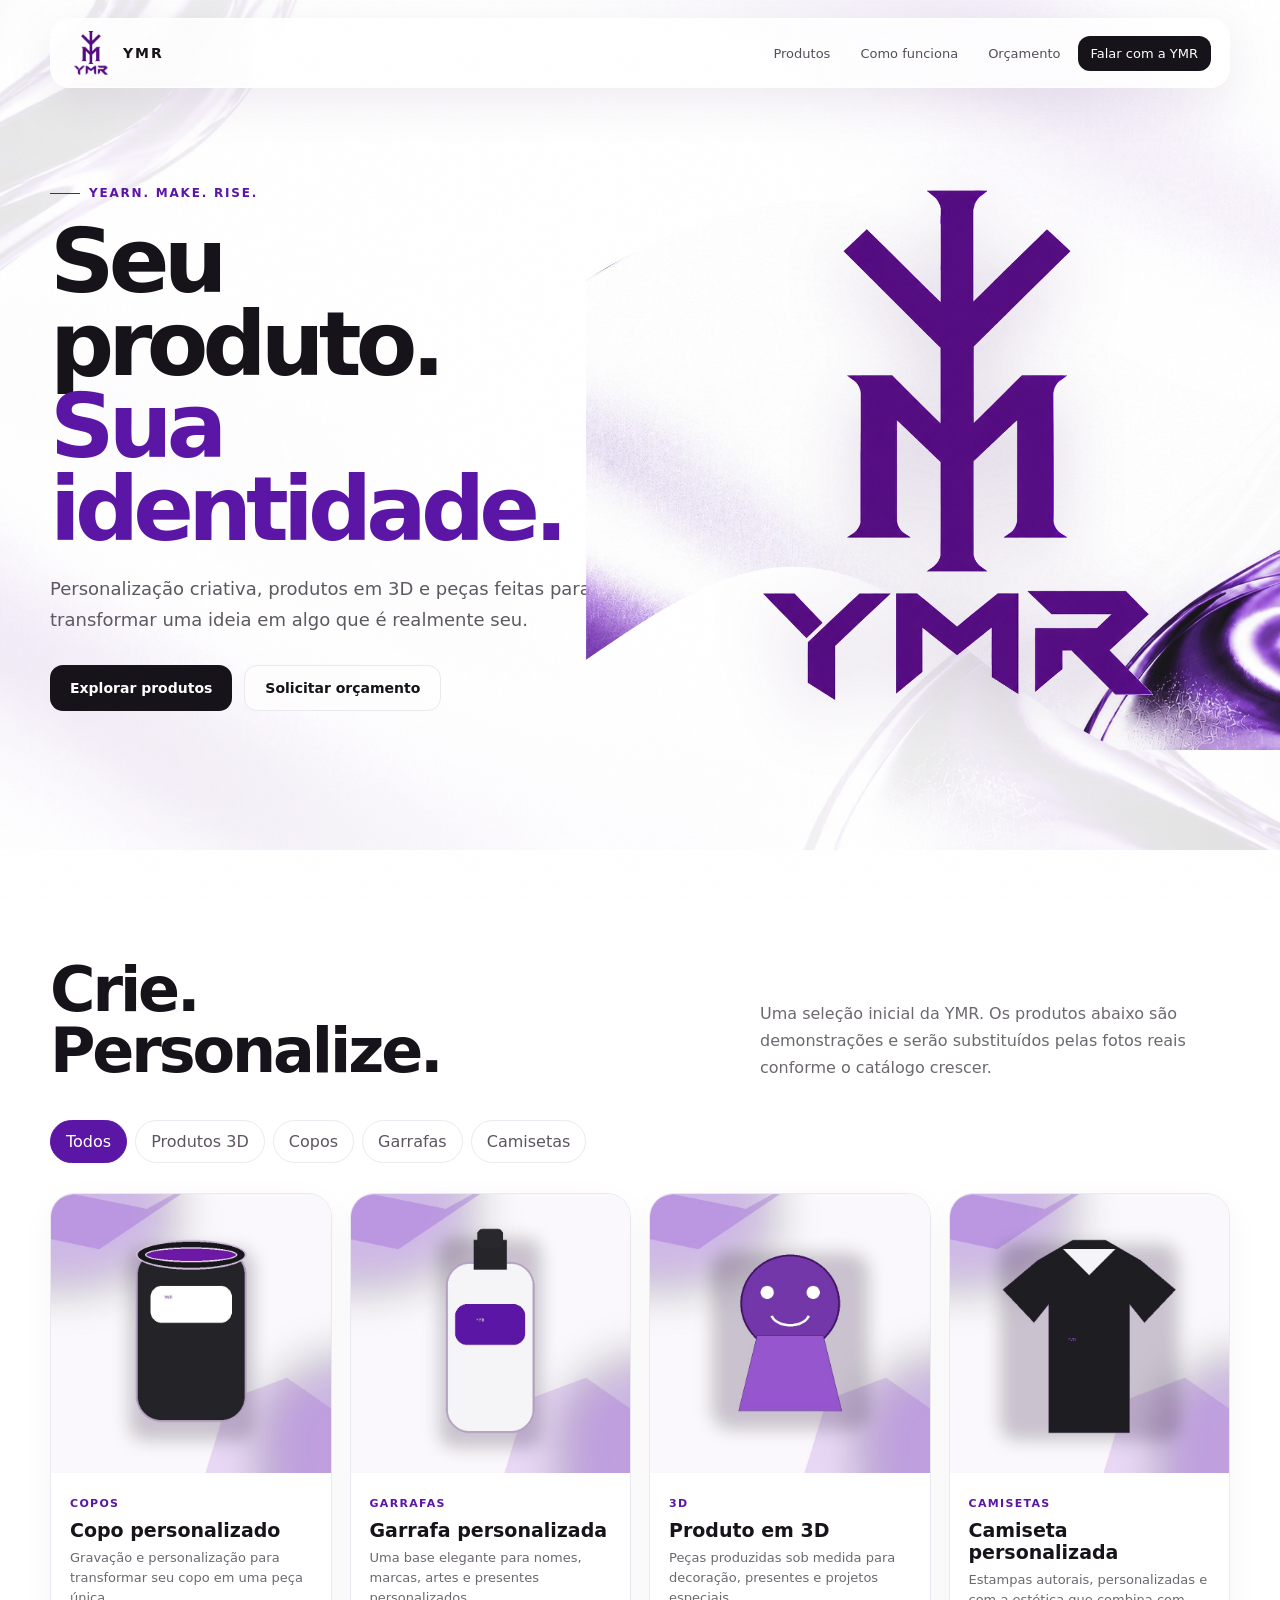
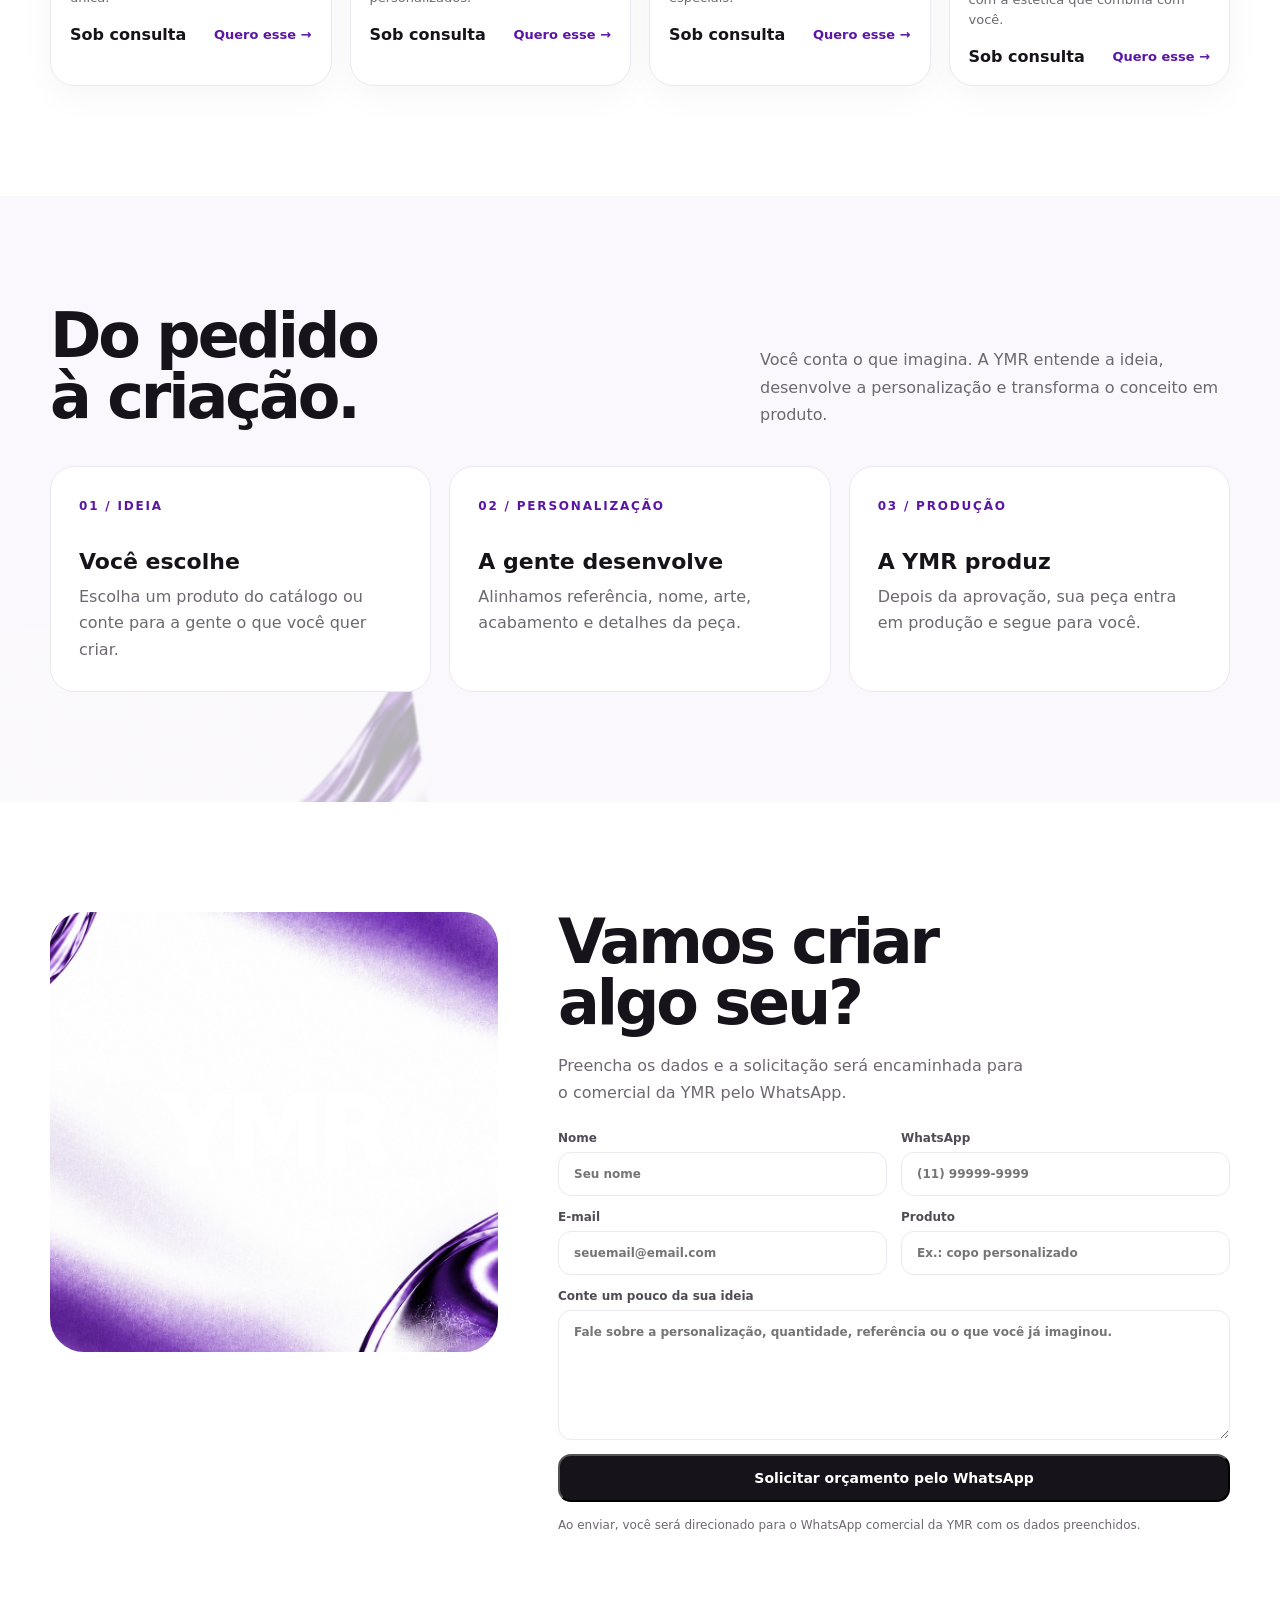
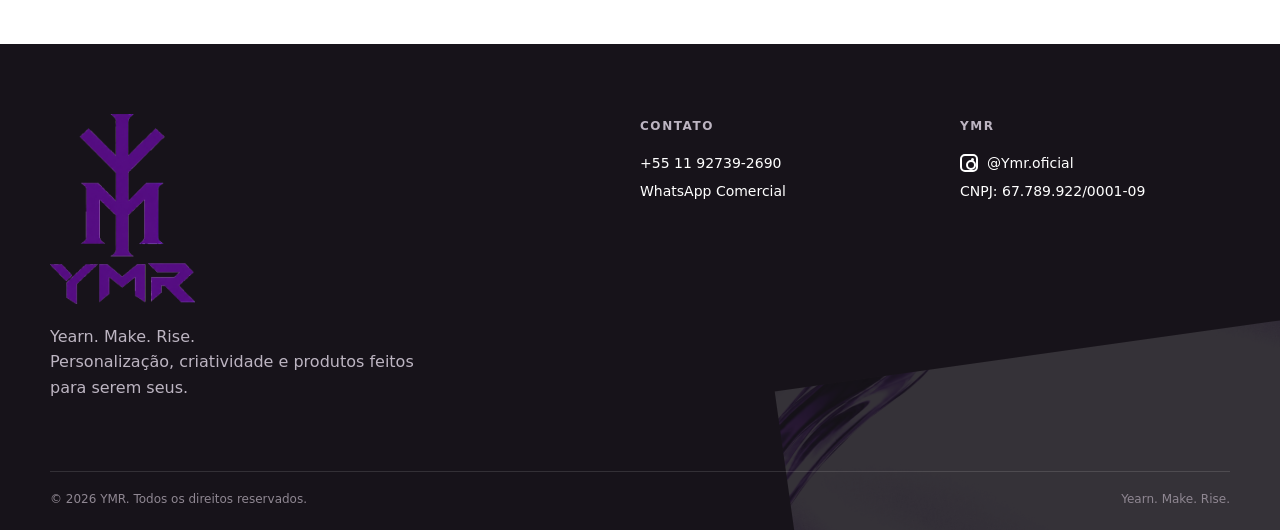
==== index.html @ ae4657c1 "Add files via upload" ====
<!doctype html>
<html lang="pt-BR">
<head>
<meta charset="utf-8"><meta name="viewport" content="width=device-width,initial-scale=1">
<meta name="theme-color" content="#5b16a6">
<meta name="description" content="YMR — Yearn. Make. Rise. Personalização, produtos 3D e produtos personalizados.">
<title>YMR — Yearn. Make. Rise.</title>
<style>
:root{--p:#5b16a6;--p2:#8b35d1;--ink:#17131a;--muted:#6d6870;--line:#ece8ef;--soft:#faf8fc;--white:#fff;--shadow:0 22px 70px rgba(58,17,88,.12)}
*{box-sizing:border-box}html{scroll-behavior:smooth}body{margin:0;font-family:Inter,ui-sans-serif,system-ui,-apple-system,BlinkMacSystemFont,"Segoe UI",sans-serif;color:var(--ink);background:#fff;overflow-x:hidden}a{text-decoration:none;color:inherit}button,input,textarea{font:inherit}
.noise{position:fixed;inset:0;pointer-events:none;z-index:50;opacity:.018;background-image:url("data:image/svg+xml,%3Csvg xmlns='http://www.w3.org/2000/svg' width='160' height='160'%3E%3Cfilter id='n'%3E%3CfeTurbulence baseFrequency='.8' numOctaves='3'/%3E%3C/filter%3E%3Crect width='100%25' height='100%25' filter='url(%23n)'/%3E%3C/svg%3E")}
header{position:fixed;z-index:40;top:18px;left:50%;transform:translateX(-50%);width:min(1180px,calc(100% - 32px));padding:12px 18px;display:flex;align-items:center;justify-content:space-between;background:rgba(255,255,255,.82);backdrop-filter:blur(18px);border:1px solid rgba(255,255,255,.85);box-shadow:0 14px 50px rgba(61,17,89,.08);border-radius:20px}
.brand{display:flex;align-items:center;gap:10px}.brand img{width:44px;height:44px;object-fit:contain;display:block}.brand span{font-weight:800;letter-spacing:.14em;font-size:14px}.nav{display:flex;align-items:center;gap:4px}.nav a{padding:10px 13px;border-radius:12px;color:#554e5b;font-size:13px}.nav a:hover{color:var(--p);background:#f5eff9}.nav .cta{background:var(--ink);color:#fff}.menu{display:none;border:0;background:transparent;font-size:25px}
.hero{position:relative;min-height:850px;display:grid;place-items:center;padding:150px 24px 110px;overflow:hidden;background:#fff}.hero-bg{position:absolute;inset:0;background:url('[data-uri]') center/cover no-repeat;opacity:.42}.hero-bg:after{content:"";position:absolute;inset:0;background:linear-gradient(90deg,rgba(255,255,255,.78),rgba(255,255,255,.94) 46%,rgba(255,255,255,.72))}.hero-inner{position:relative;z-index:2;width:min(1180px,100%);display:grid;grid-template-columns:1.02fr .98fr;gap:70px;align-items:center}.eyebrow{display:inline-flex;gap:9px;align-items:center;color:var(--p);font-size:12px;font-weight:800;letter-spacing:.15em;text-transform:uppercase}.eyebrow i{width:30px;height:1px;background:var(--p);display:inline-block}.hero h1{font-size:clamp(56px,7vw,94px);line-height:.92;letter-spacing:-.065em;margin:20px 0 24px;max-width:650px}.hero h1 span{color:var(--p)}.hero p{max-width:560px;color:#5e5862;font-size:18px;line-height:1.7;margin:0 0 30px}.actions{display:flex;gap:12px;flex-wrap:wrap}.btn{display:inline-flex;align-items:center;justify-content:center;padding:14px 20px;border-radius:13px;font-weight:750;font-size:14px;transition:.25s}.btn.primary{background:var(--ink);color:#fff}.btn.primary:hover{transform:translateY(-2px);box-shadow:0 14px 30px rgba(23,19,26,.15)}.btn.secondary{border:1px solid var(--line);background:rgba(255,255,255,.72)}.btn.secondary:hover{border-color:#d9c8e7;color:var(--p)}
.hero-visual{position:relative;min-height:500px;display:grid;place-items:center}.hero-visual .liquid{position:absolute;inset:-50px -100px;background:url('[data-uri]') center/cover no-repeat;opacity:.9;filter:saturate(1.08);clip-path:path('M 0 140 C 180 30 290 40 430 140 C 560 235 650 310 840 230 L 840 650 C 650 690 500 610 370 500 C 220 375 130 430 0 520 Z')}.hero-logo{position:relative;width:min(390px,72vw);filter:drop-shadow(0 22px 34px rgba(68,17,104,.18))}
.section{padding:110px 24px}.container{width:min(1180px,100%);margin:auto}.section-head{display:flex;justify-content:space-between;gap:30px;align-items:end;margin-bottom:38px}.section-head h2{font-size:clamp(36px,5vw,62px);line-height:.98;letter-spacing:-.05em;margin:0}.section-head p{max-width:470px;color:var(--muted);line-height:1.7;margin:0}.tabs{display:flex;gap:8px;flex-wrap:wrap;margin-bottom:30px}.tab{border:1px solid var(--line);background:#fff;border-radius:999px;padding:11px 15px;color:#5c5561;cursor:pointer}.tab.active,.tab:hover{background:var(--p);border-color:var(--p);color:#fff}.grid{display:grid;grid-template-columns:repeat(4,1fr);gap:18px}.product{border:1px solid var(--line);border-radius:24px;overflow:hidden;background:#fff;transition:.3s;box-shadow:0 10px 35px rgba(40,15,60,.04)}.product:hover{transform:translateY(-6px);box-shadow:var(--shadow)}.product-media{aspect-ratio:1/1;overflow:hidden;background:#f4eff8}.product-media img{width:100%;height:100%;object-fit:cover;display:block;transition:.45s}.product:hover img{transform:scale(1.035)}.product-info{padding:19px}.tag{font-size:11px;text-transform:uppercase;letter-spacing:.12em;color:var(--p);font-weight:800}.product h3{margin:8px 0 7px;font-size:19px}.product p{margin:0;color:var(--muted);font-size:13px;line-height:1.55}.product-bottom{display:flex;justify-content:space-between;align-items:center;margin-top:17px}.price{font-weight:800}.link{color:var(--p);font-size:13px;font-weight:800}
.about{background:var(--soft);position:relative;overflow:hidden}.about:before{content:"";position:absolute;width:650px;height:300px;left:-230px;bottom:-120px;background:url('[data-uri]') center/cover;opacity:.28;transform:rotate(-8deg);filter:blur(1px)}.steps{display:grid;grid-template-columns:repeat(3,1fr);gap:18px;position:relative}.step{background:#fff;border:1px solid var(--line);padding:28px;border-radius:24px}.num{font-size:12px;color:var(--p);font-weight:900;letter-spacing:.15em}.step h3{margin:35px 0 10px;font-size:22px}.step p{color:var(--muted);line-height:1.65;margin:0}
.quote{position:relative;overflow:hidden}.quote-wrap{display:grid;grid-template-columns:.8fr 1.2fr;gap:60px;align-items:start}.quote-art{min-height:440px;background:url('[data-uri]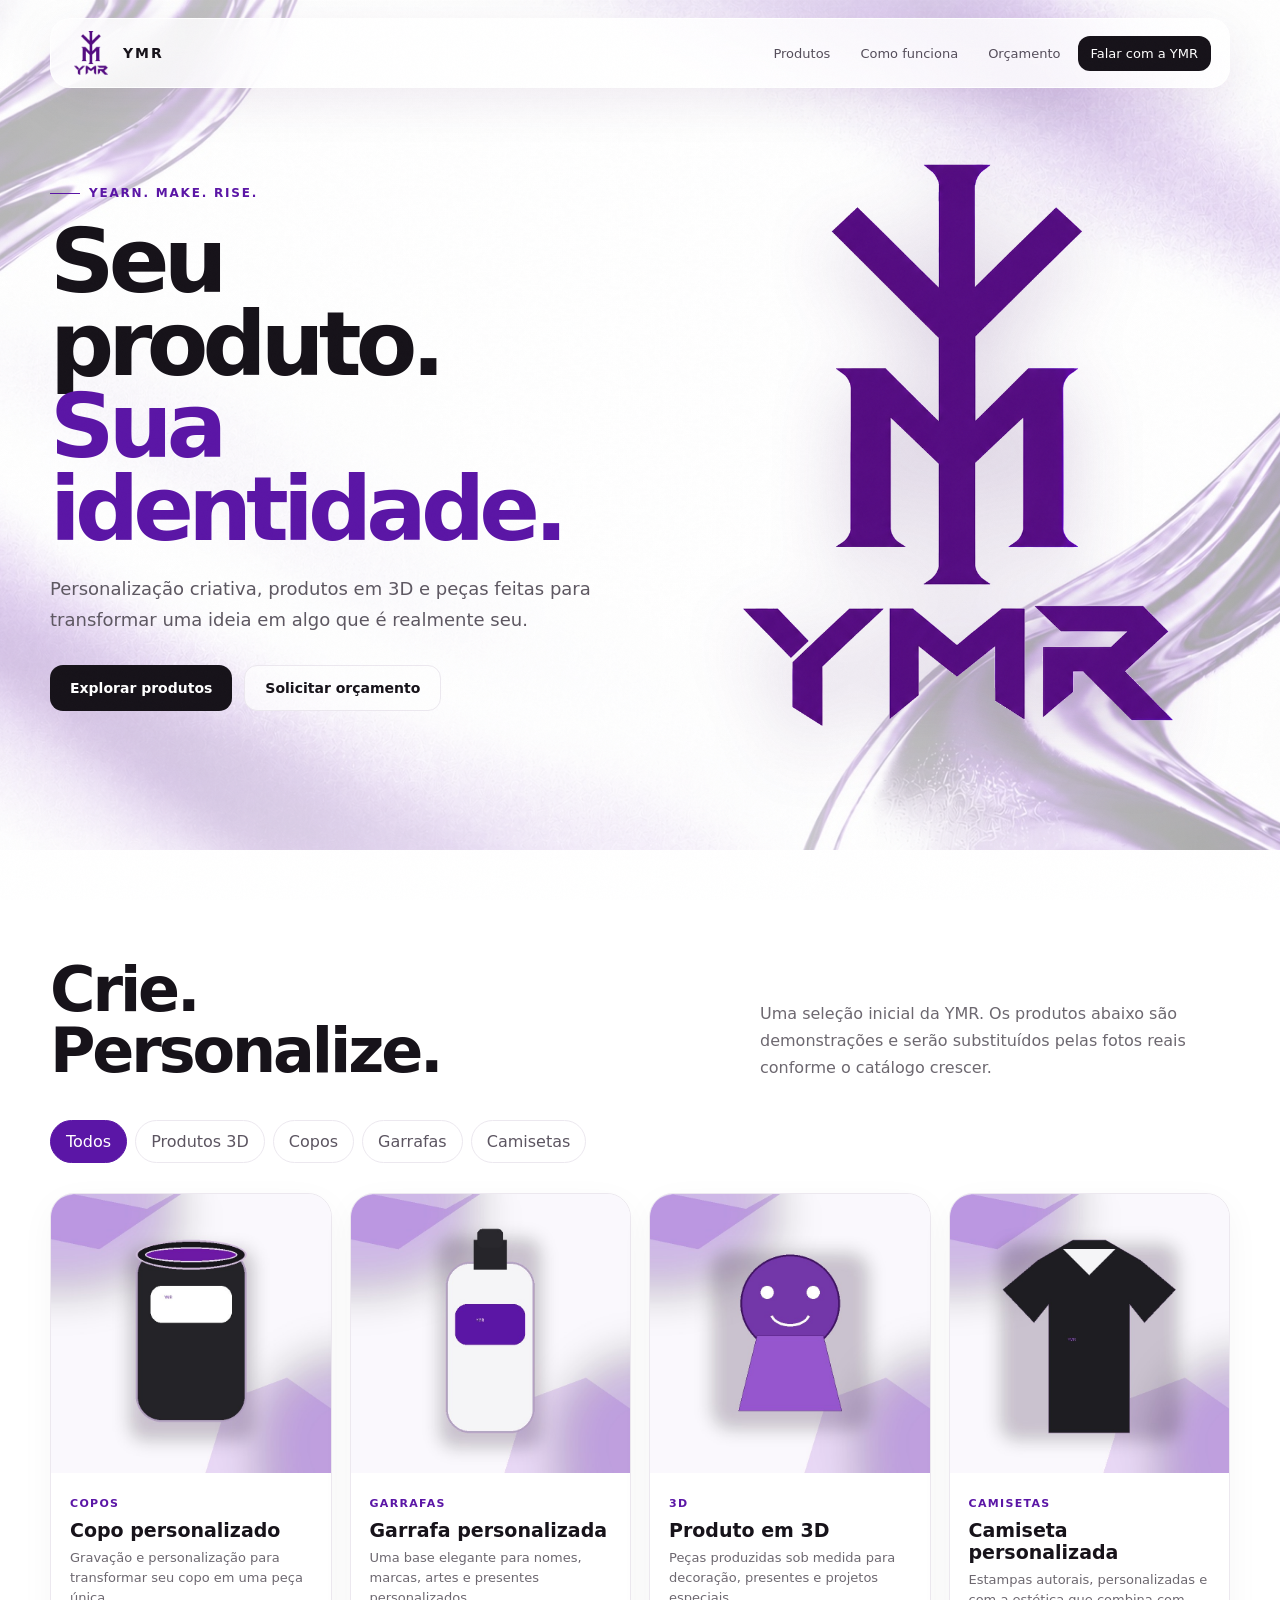
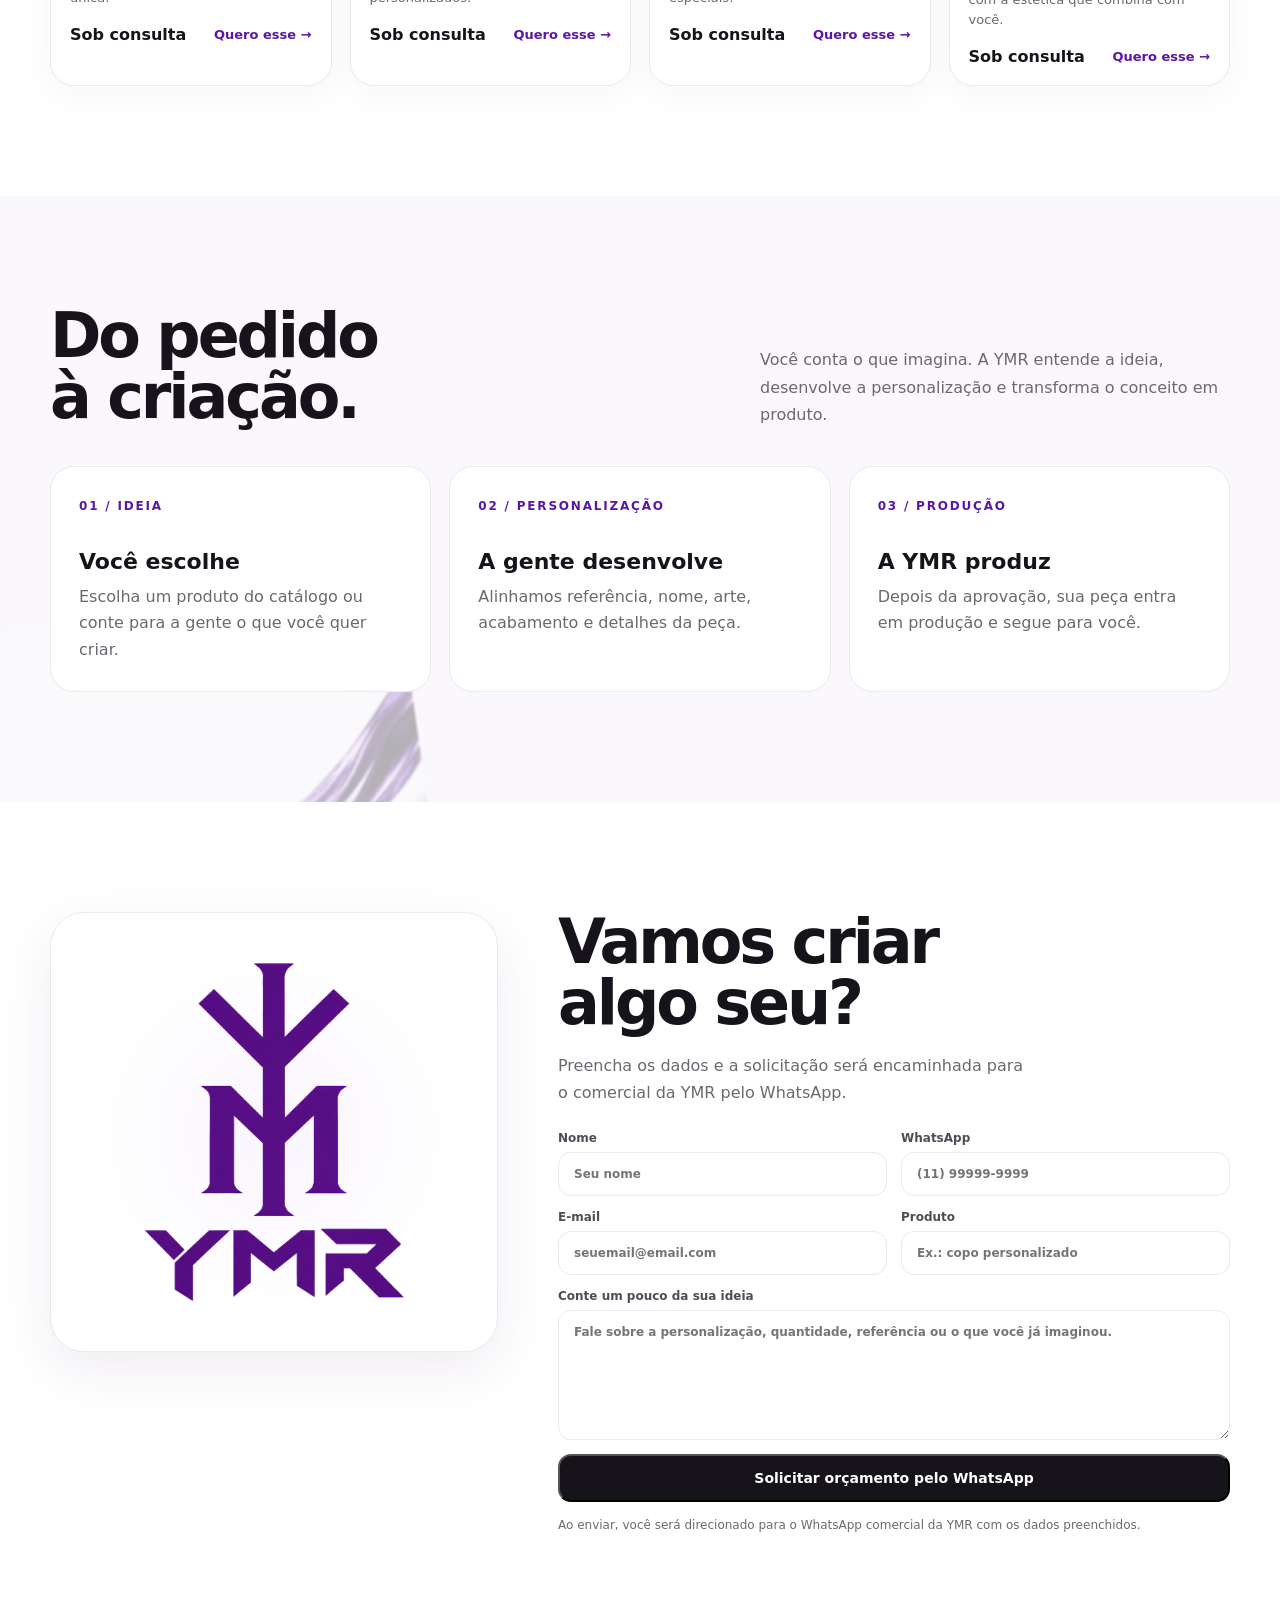
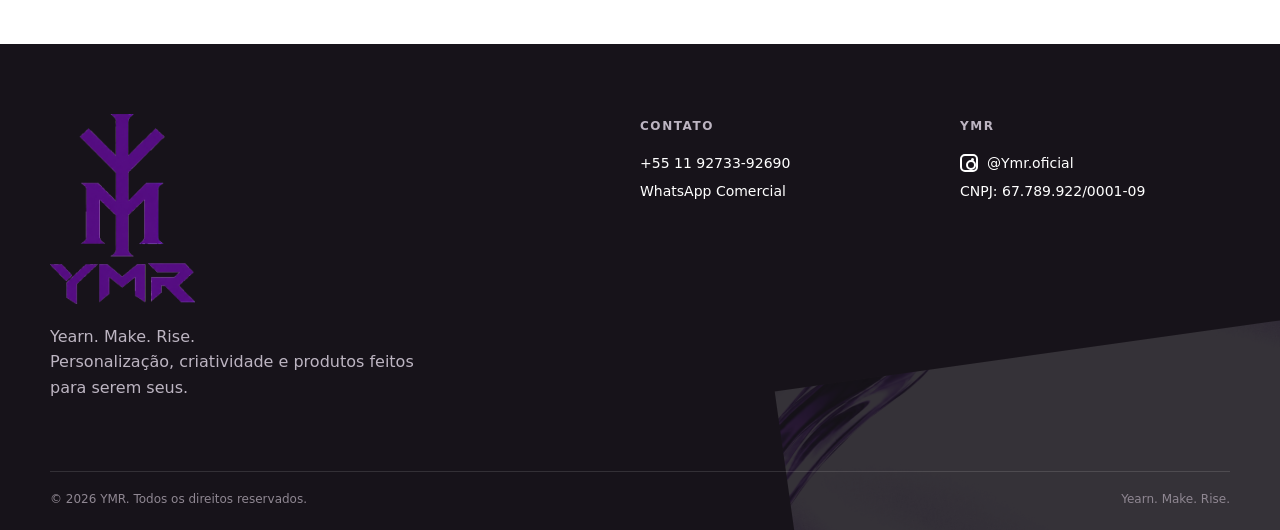
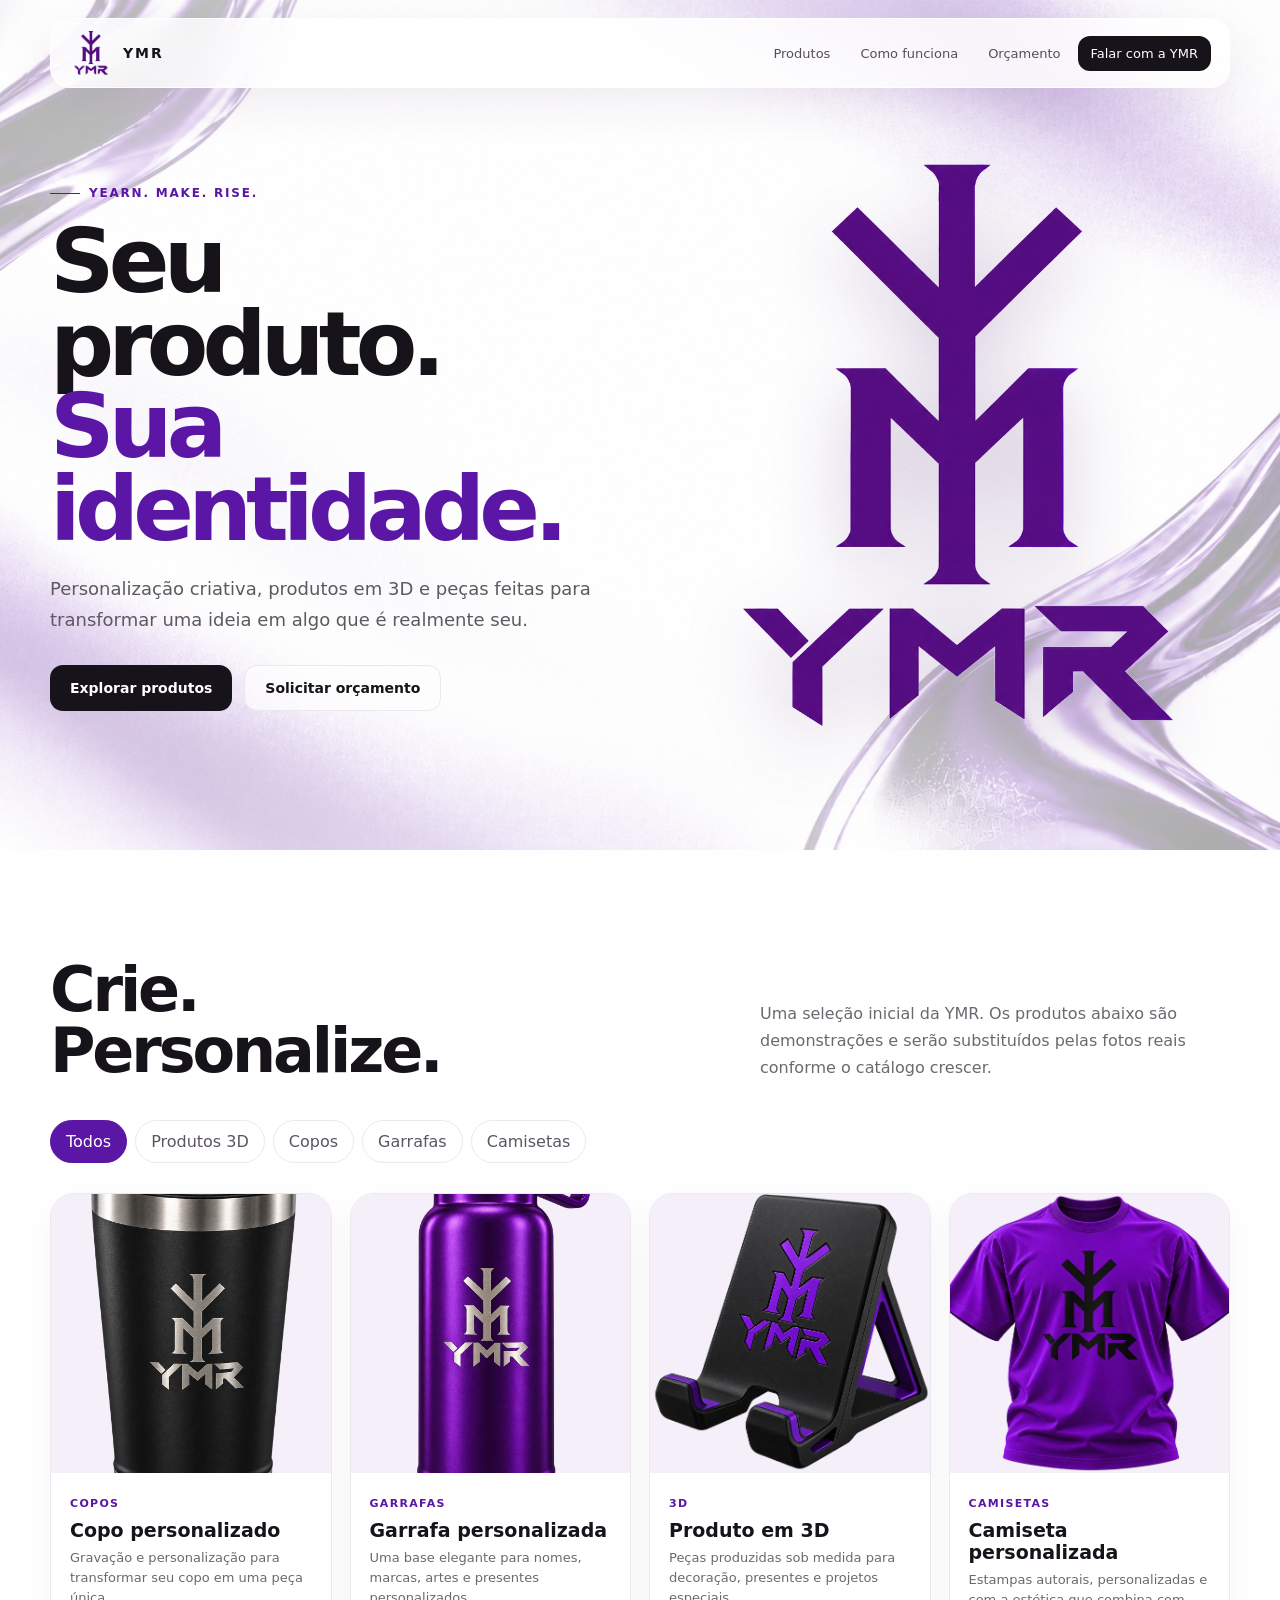
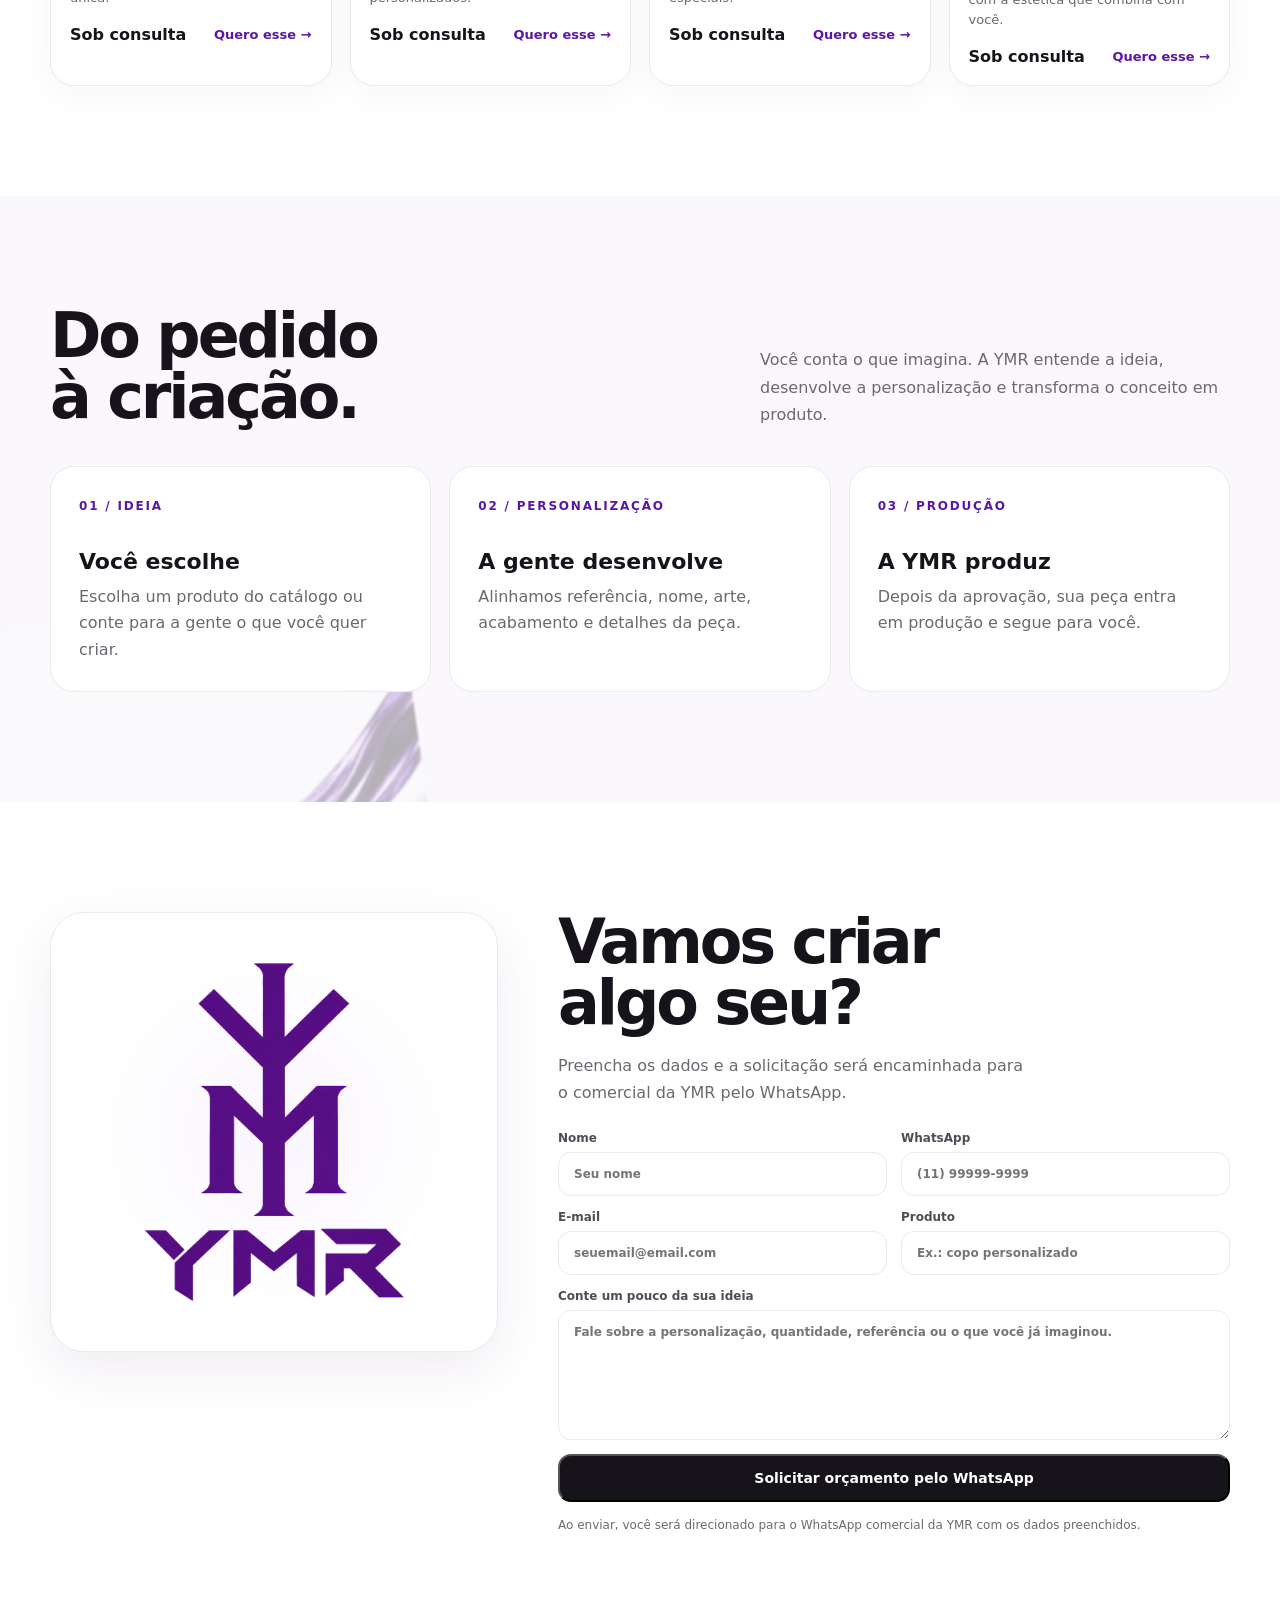
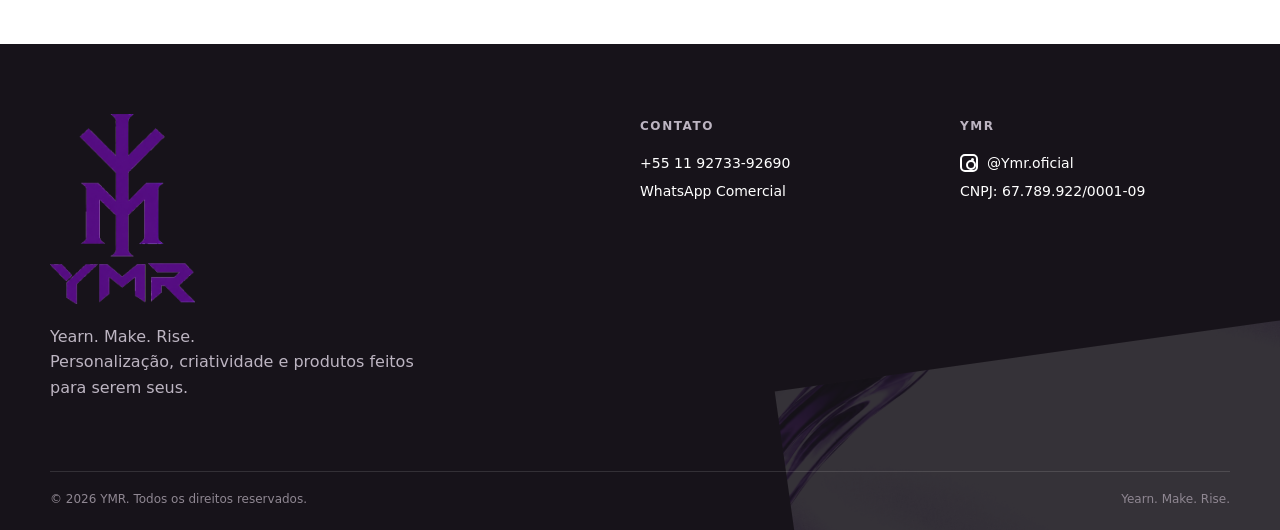
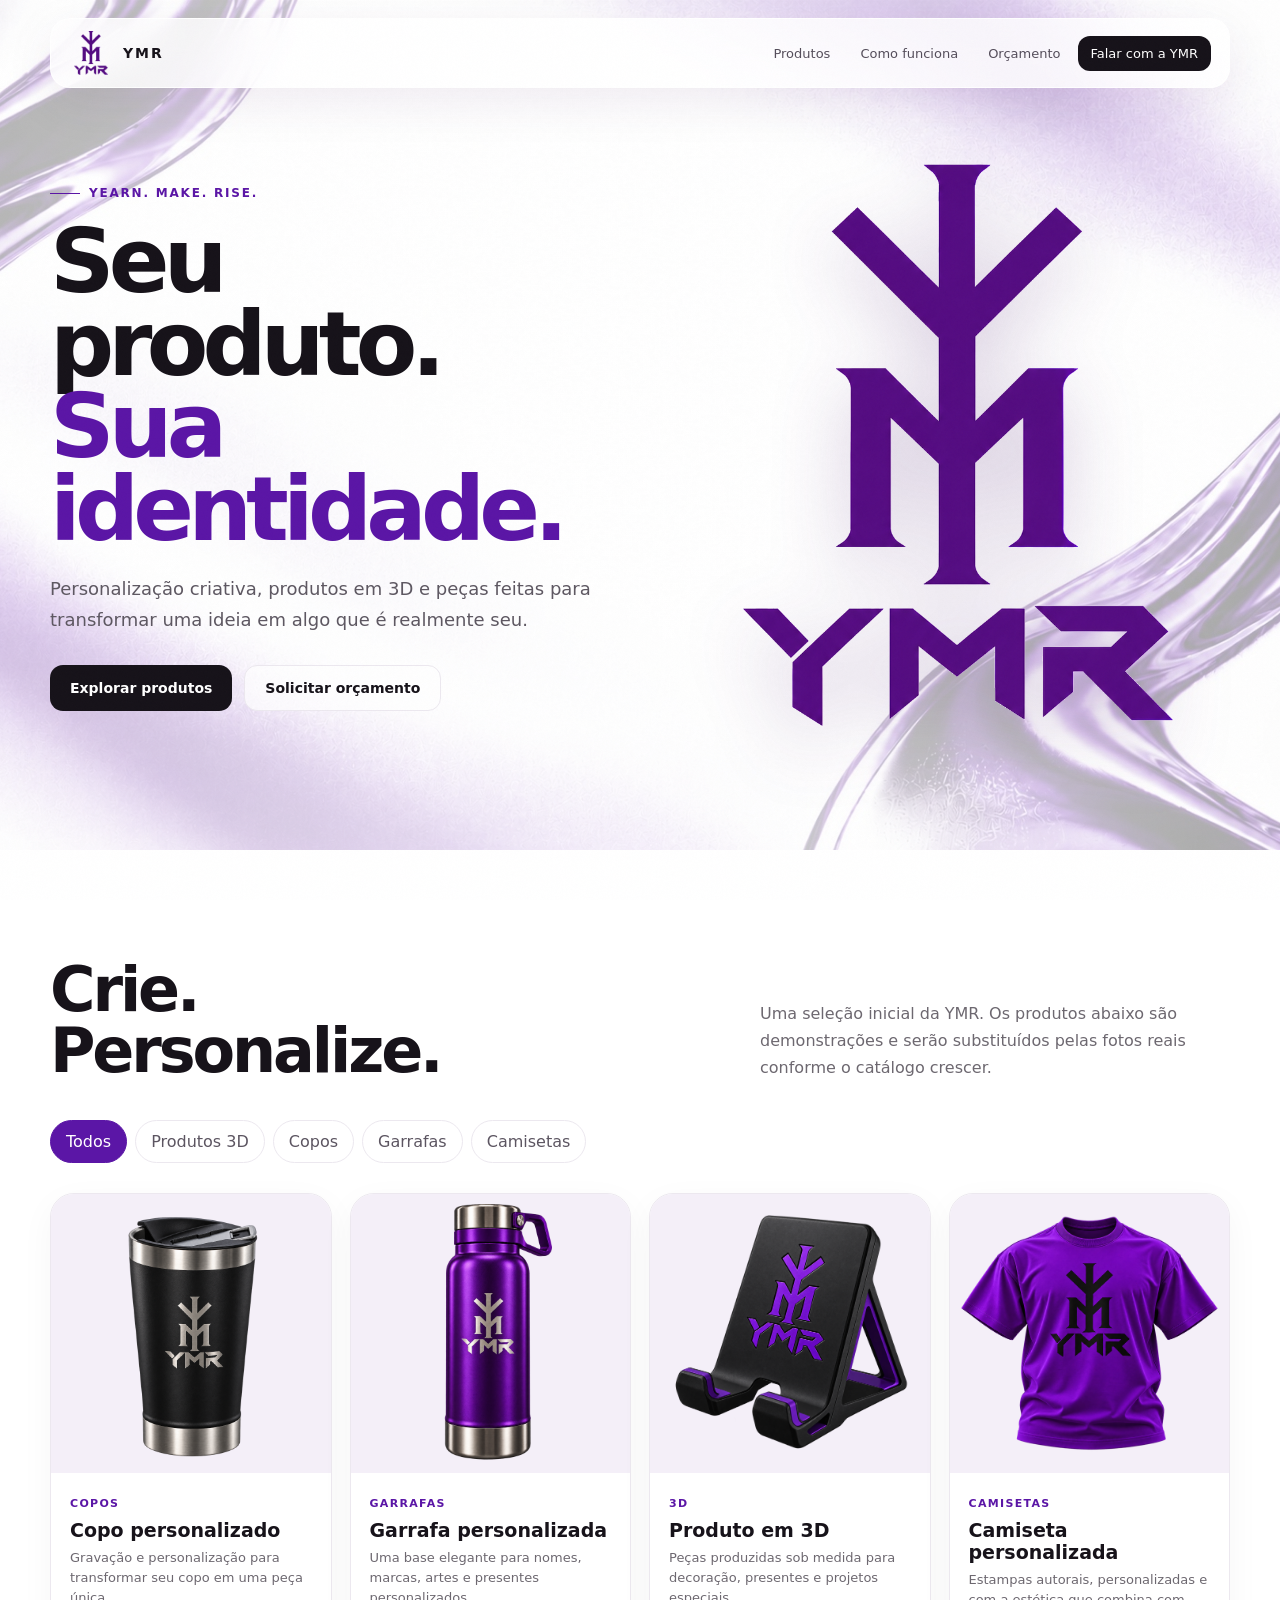
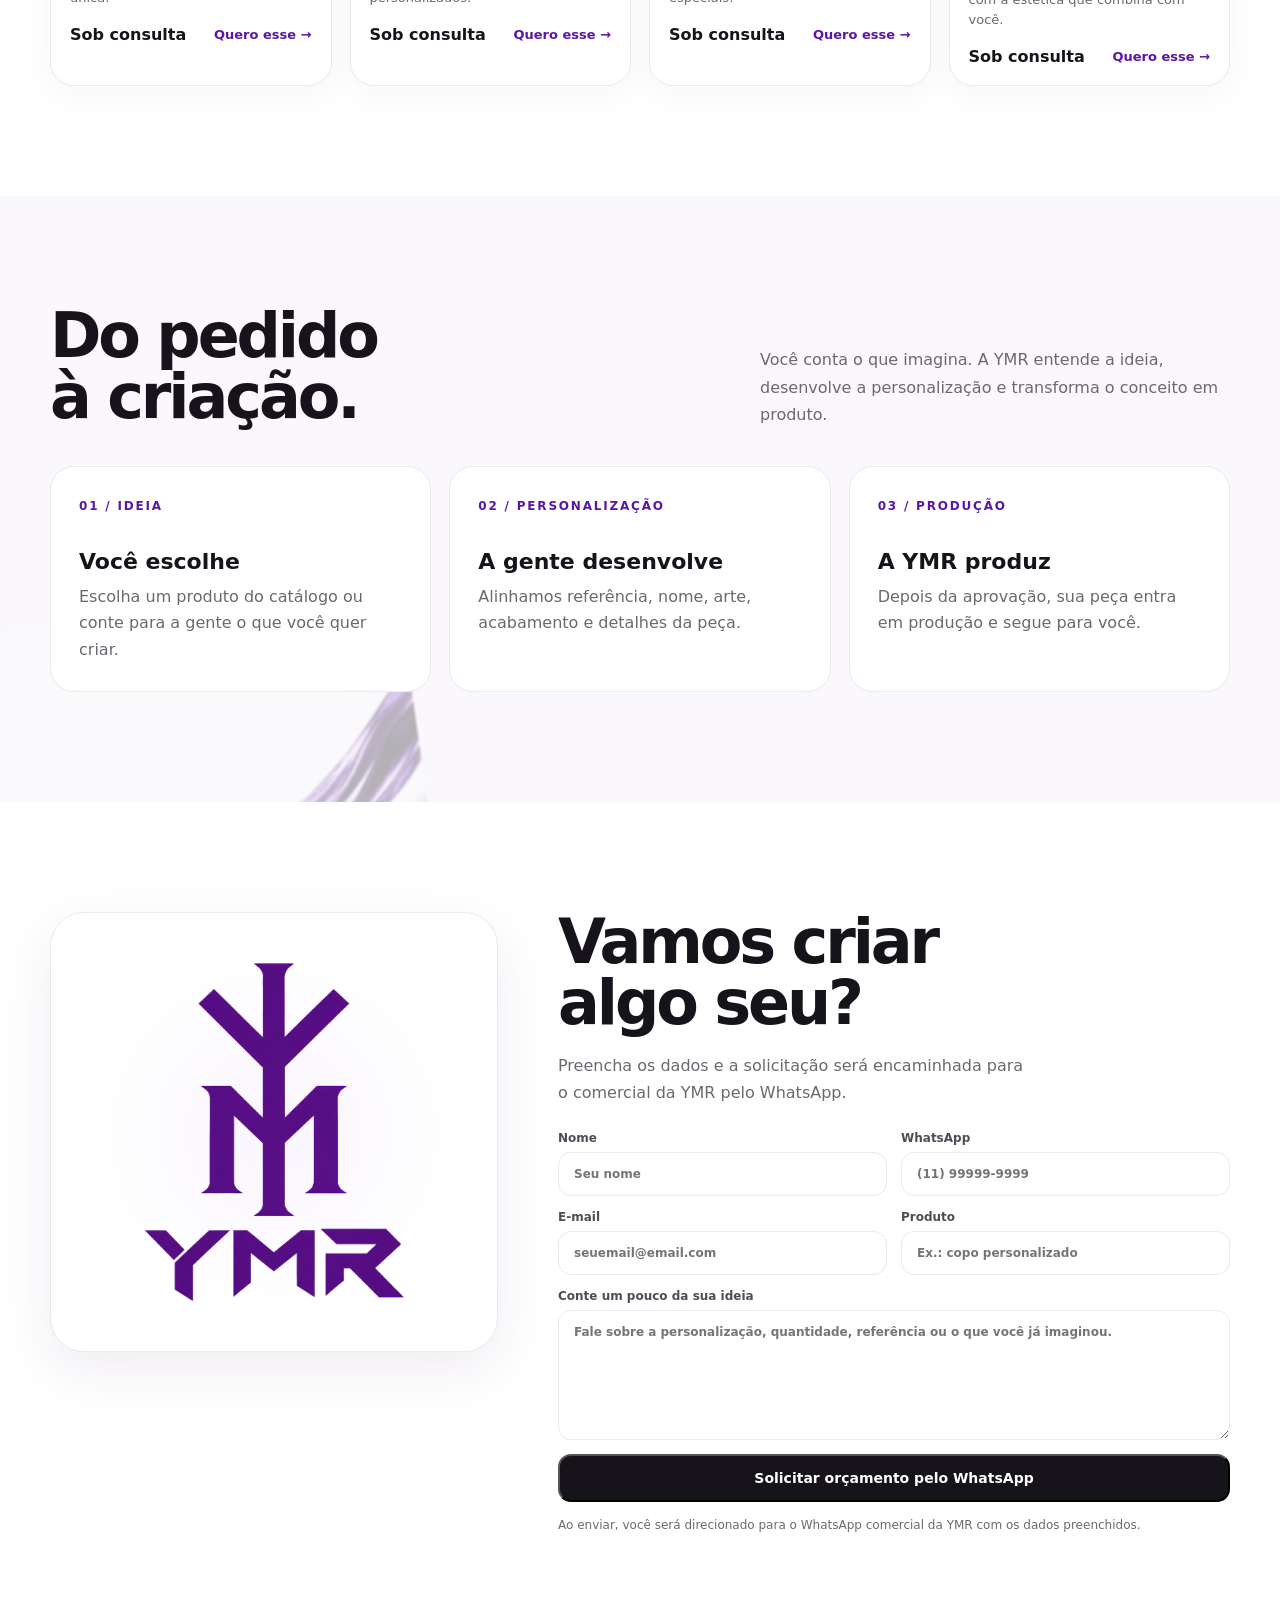
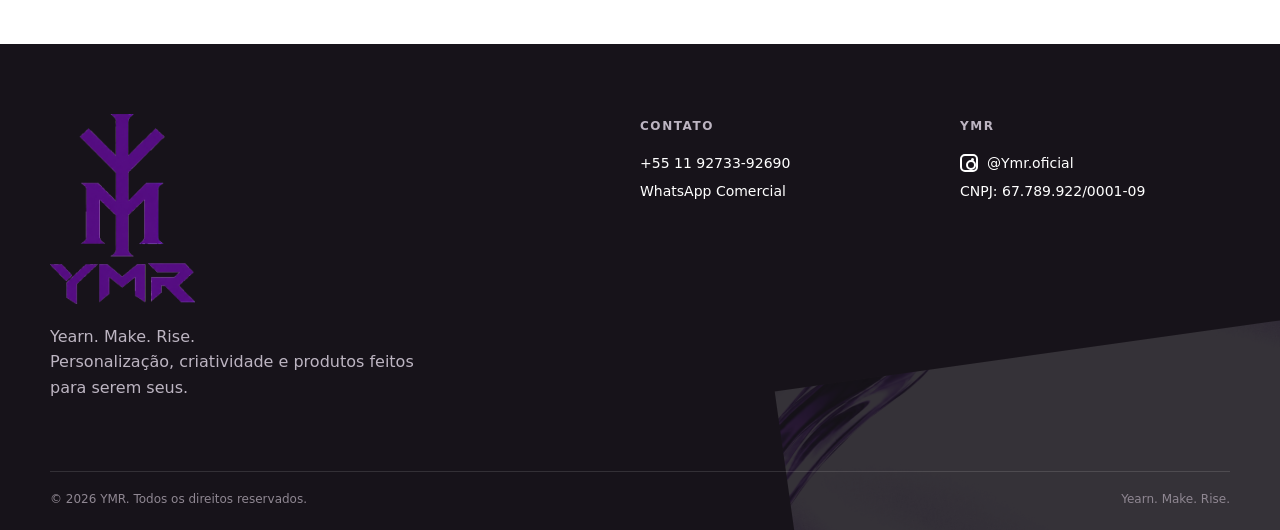
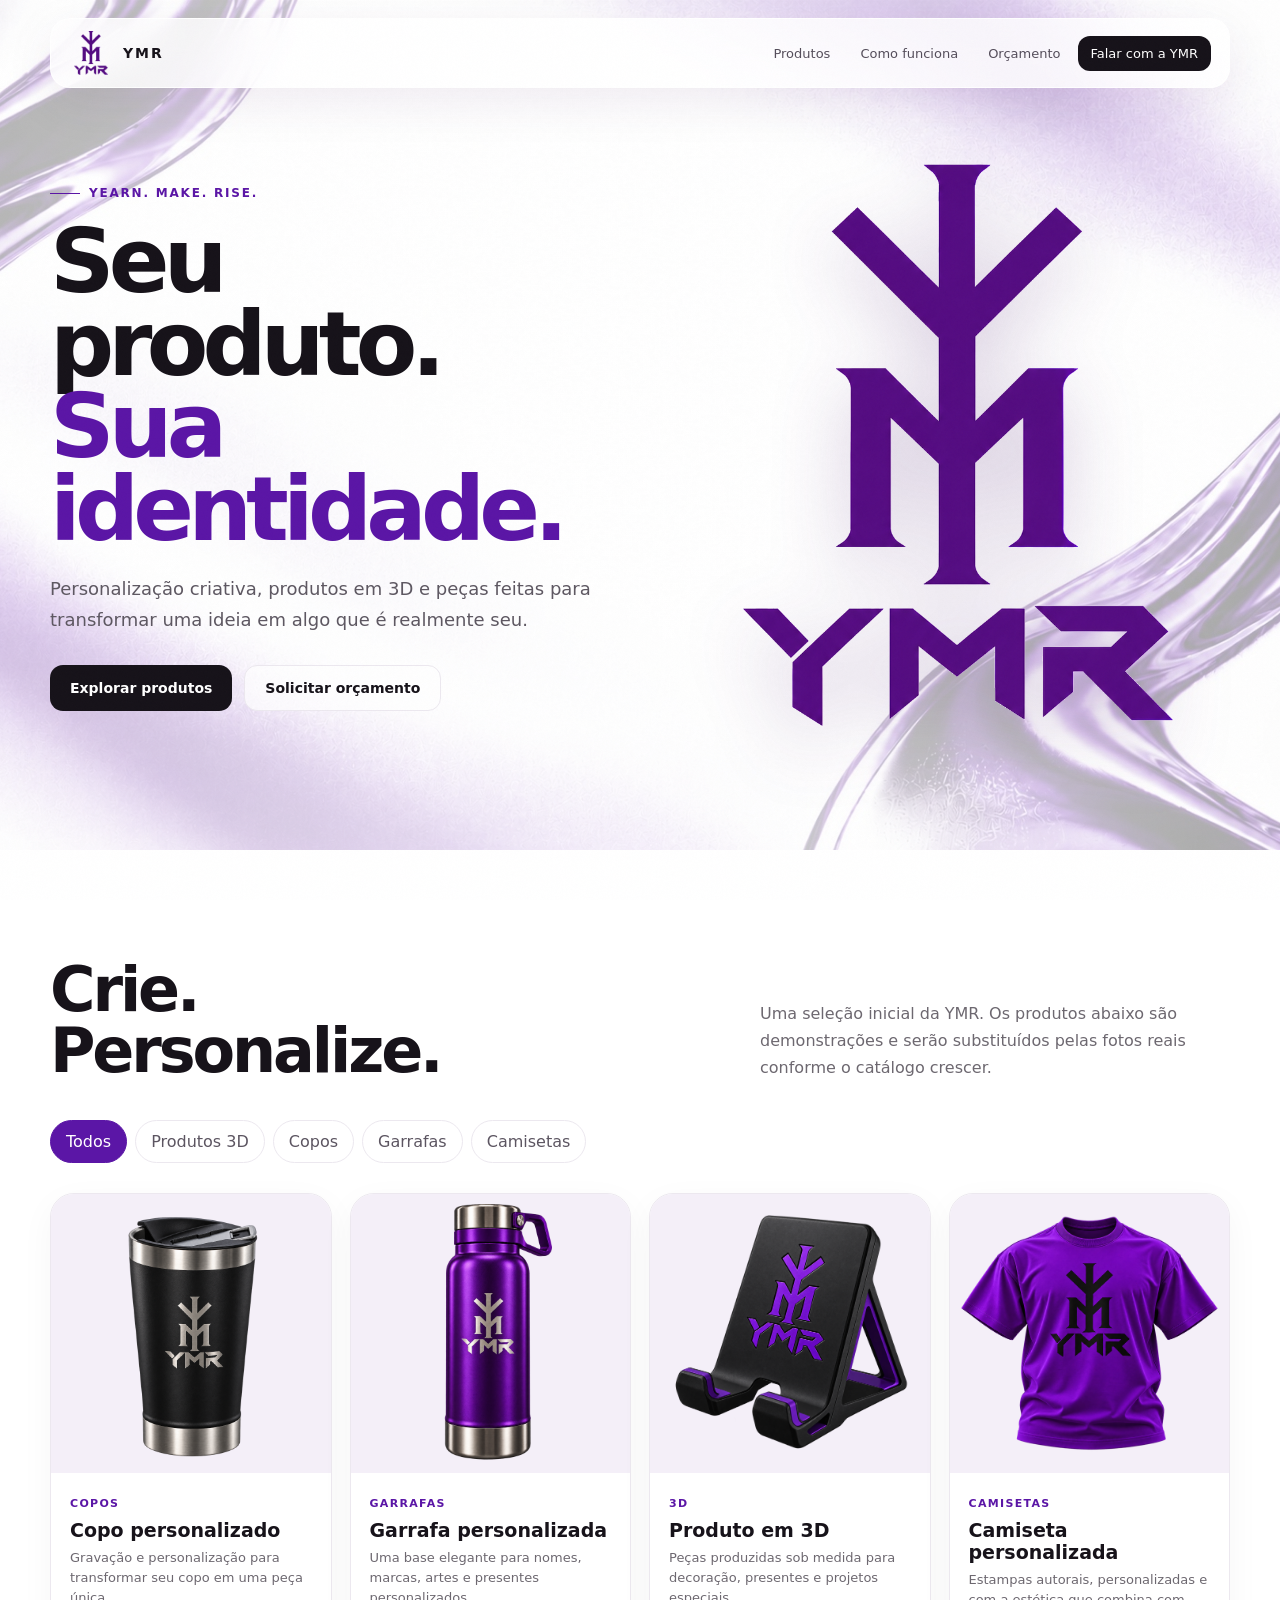
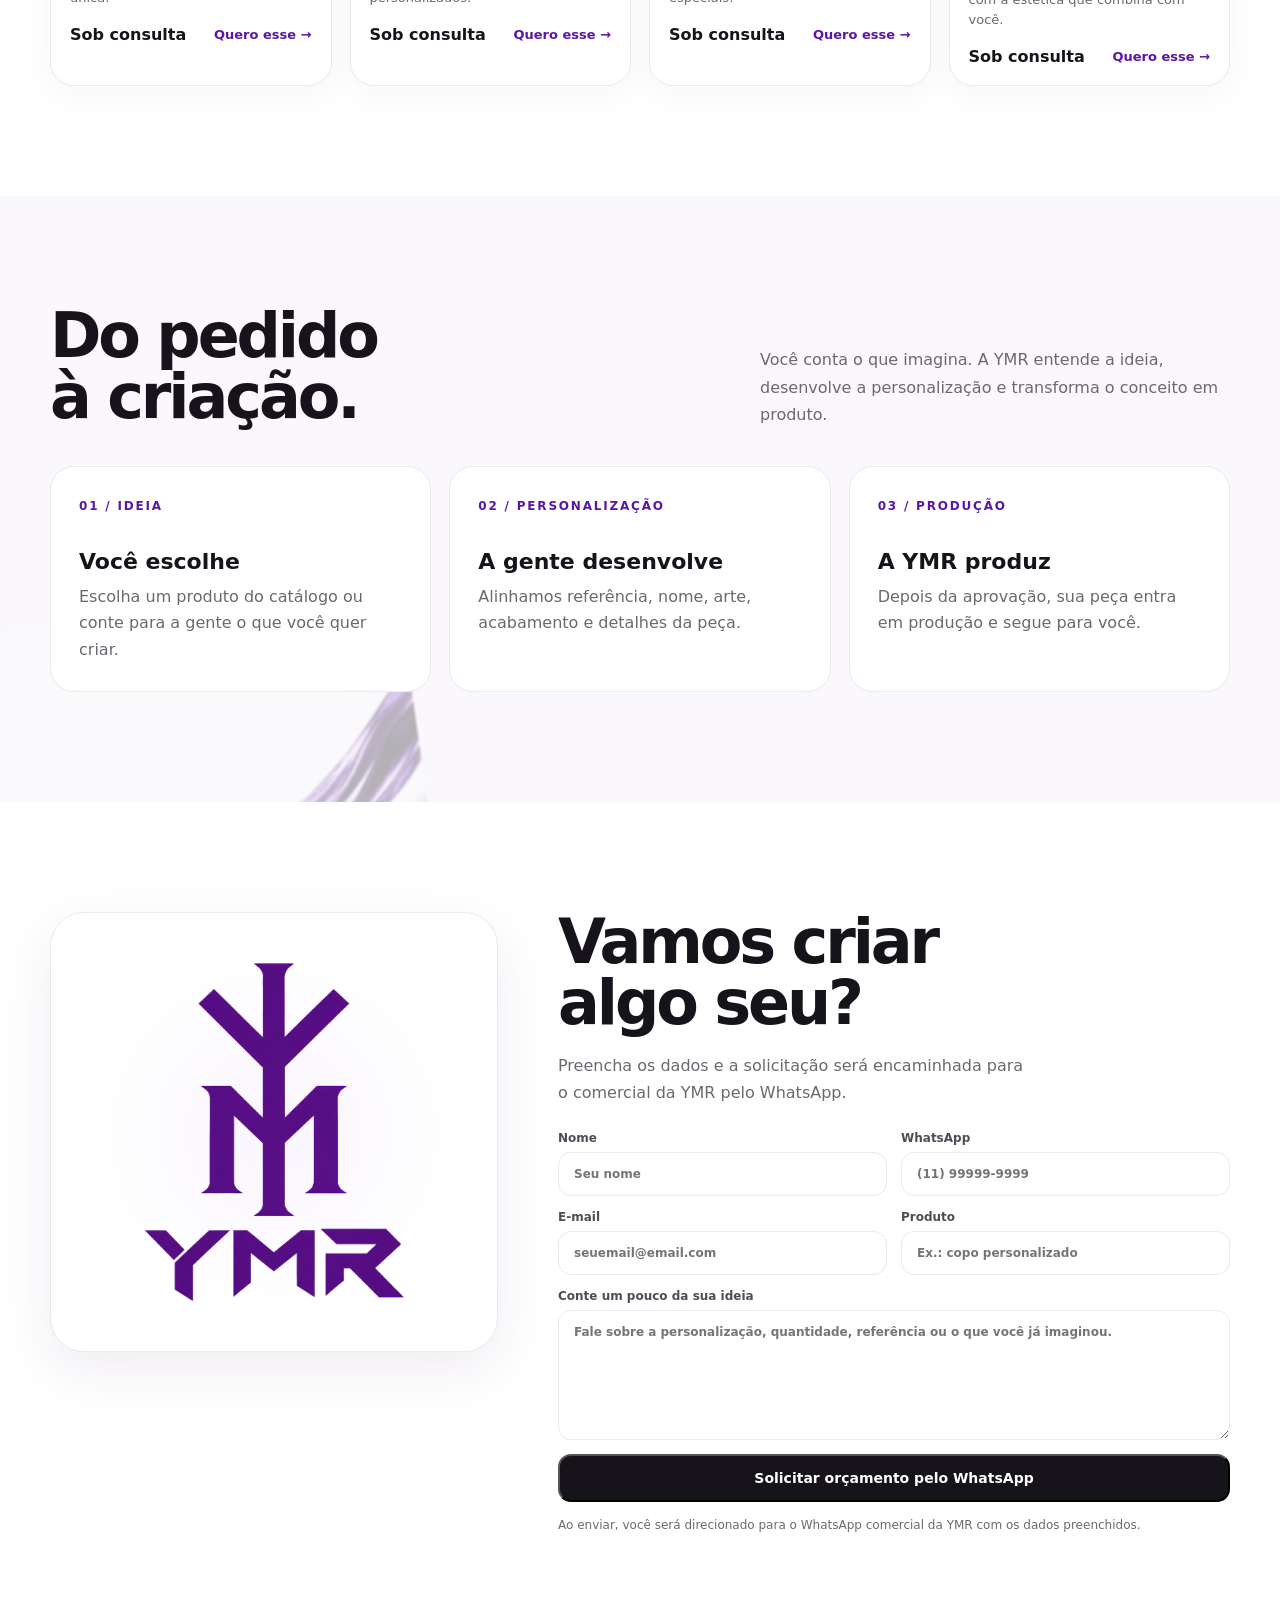
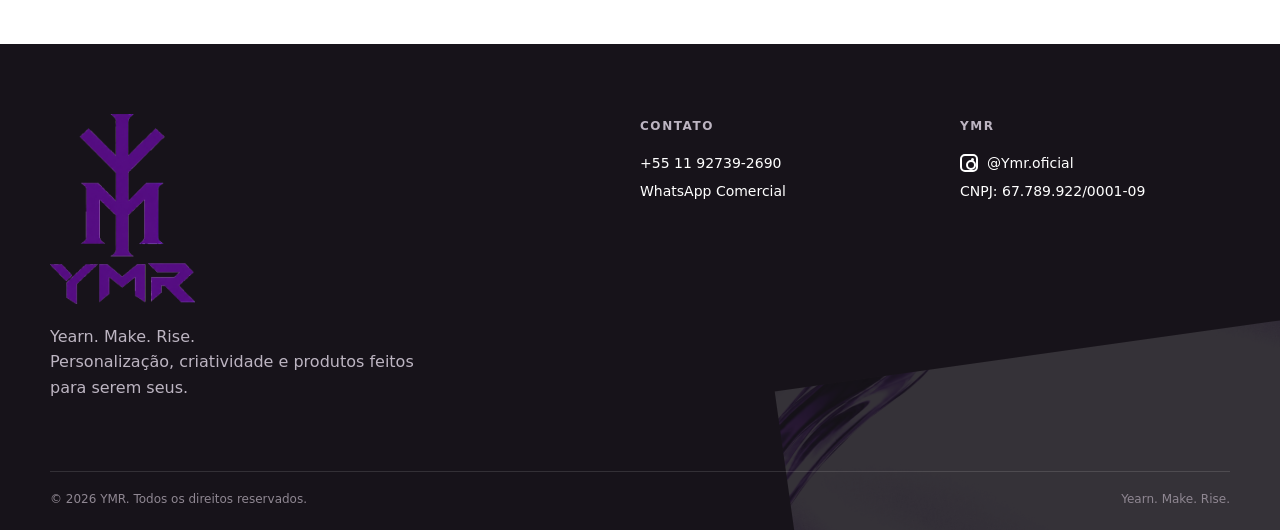
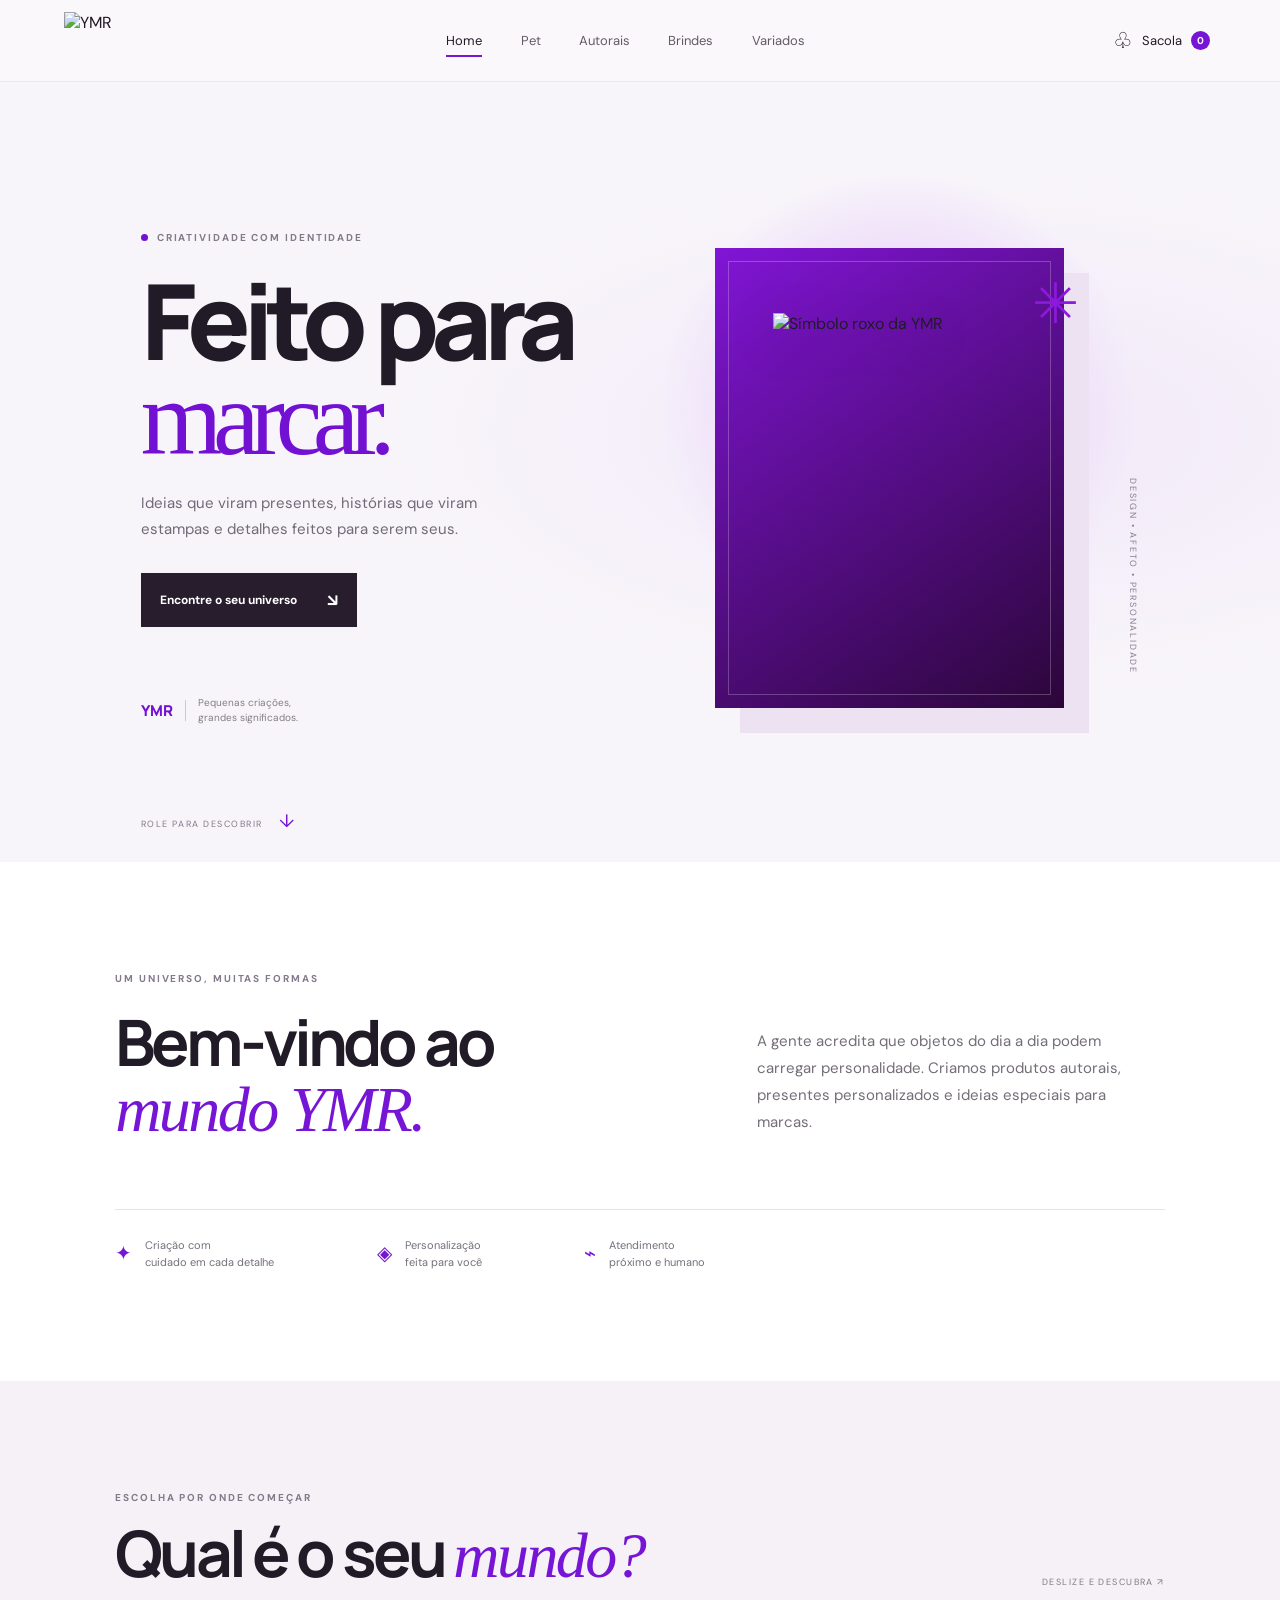
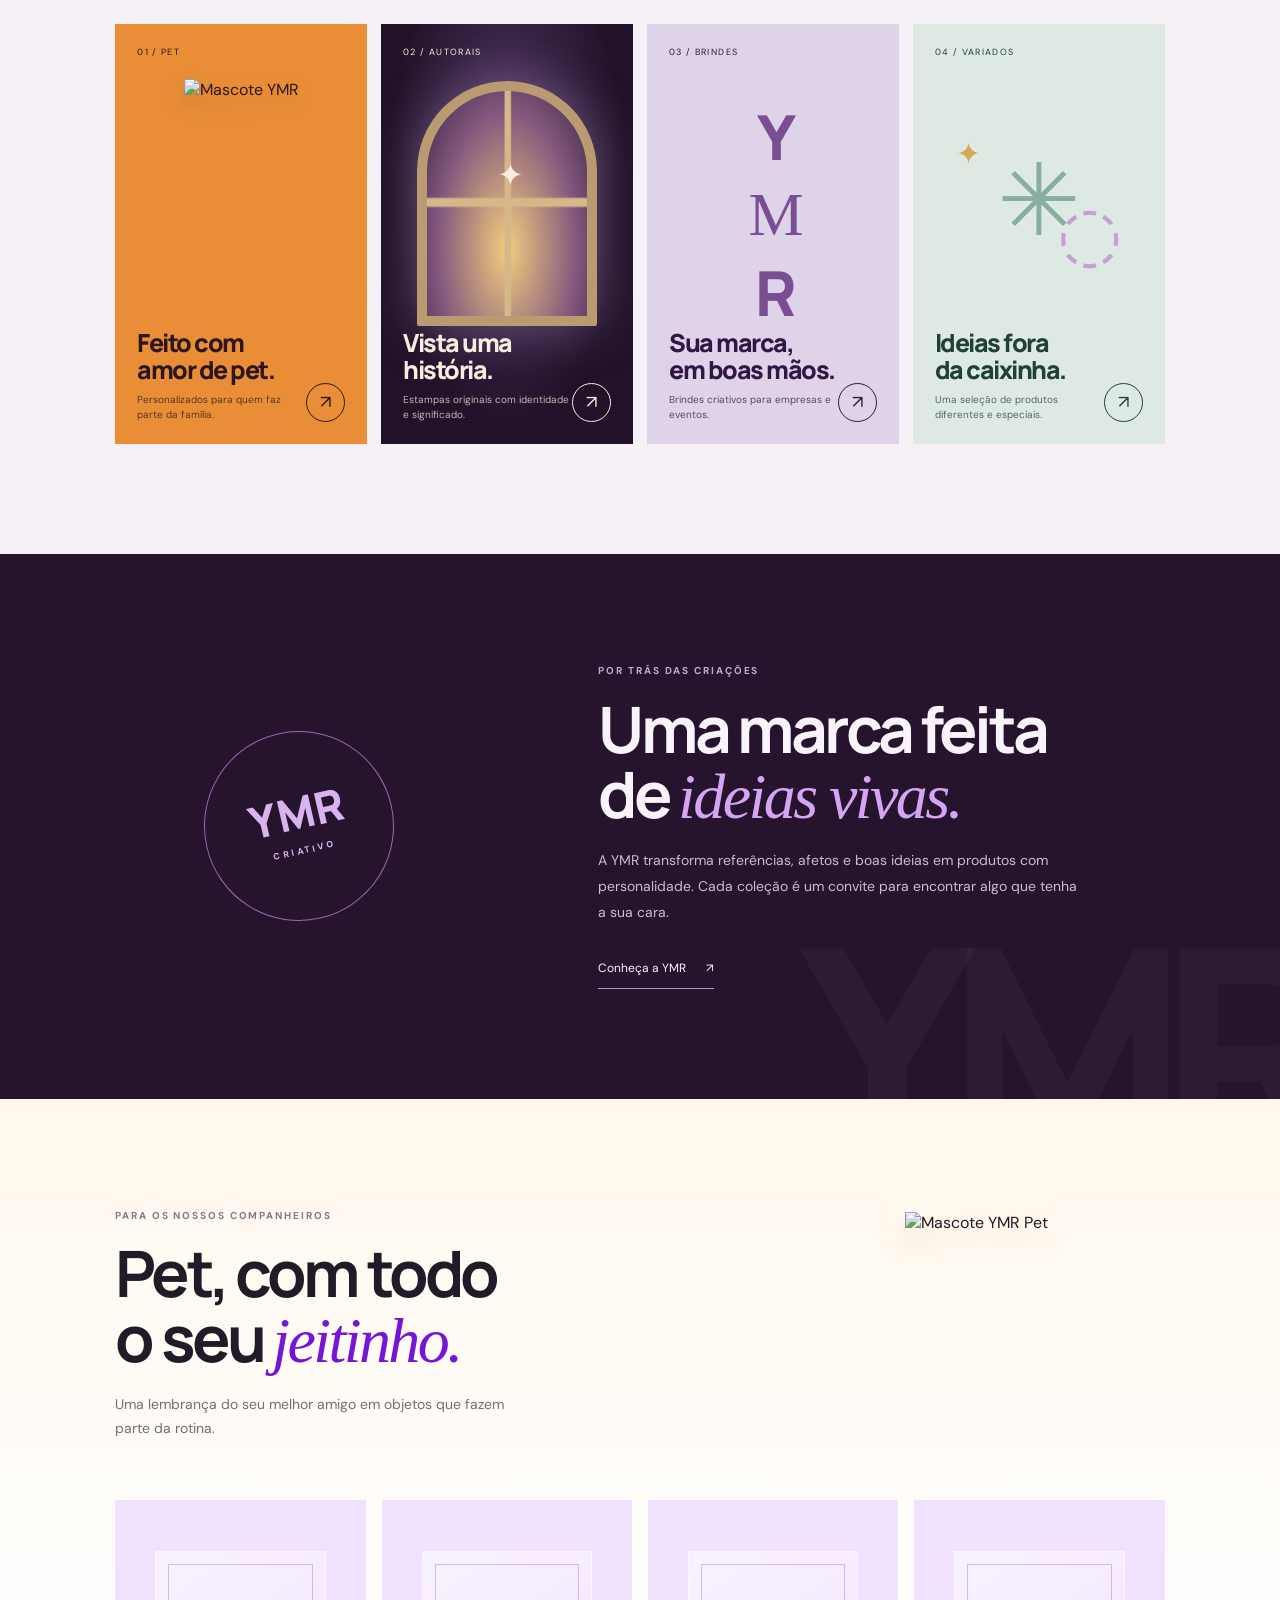
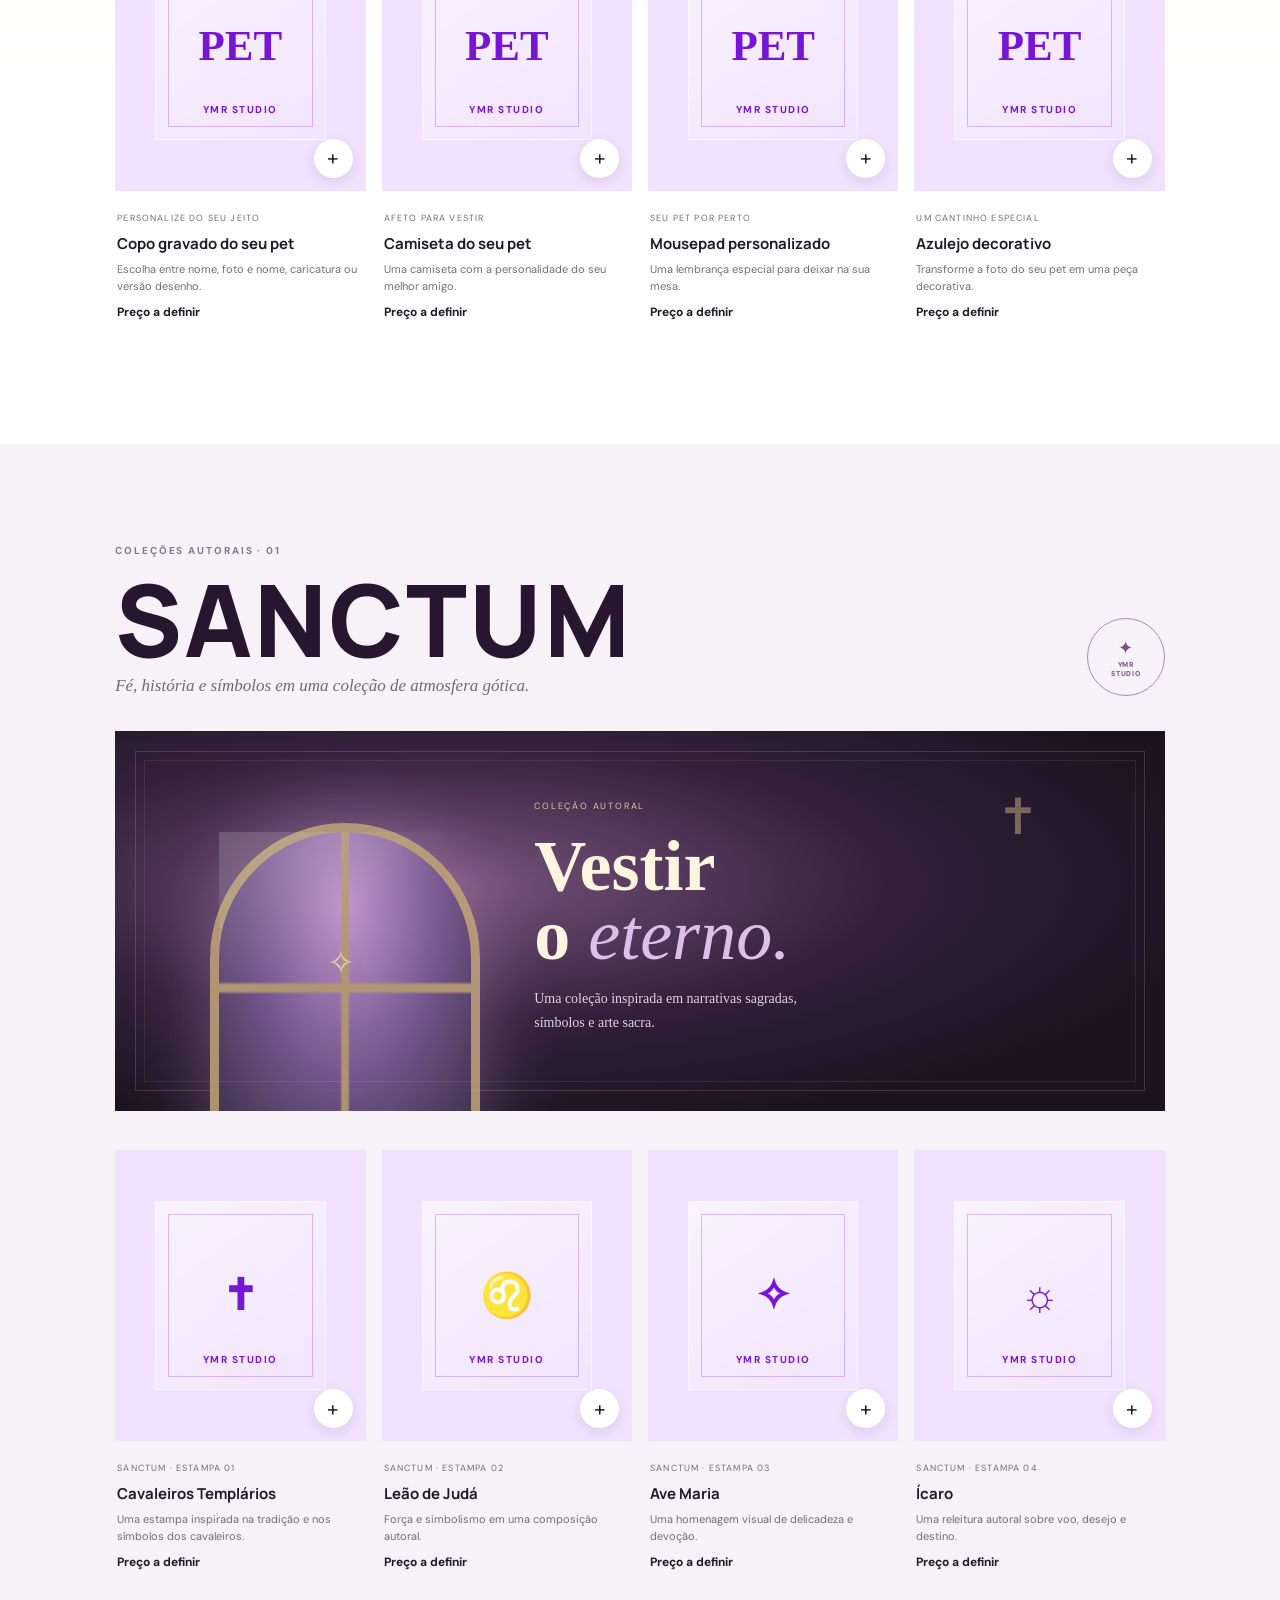
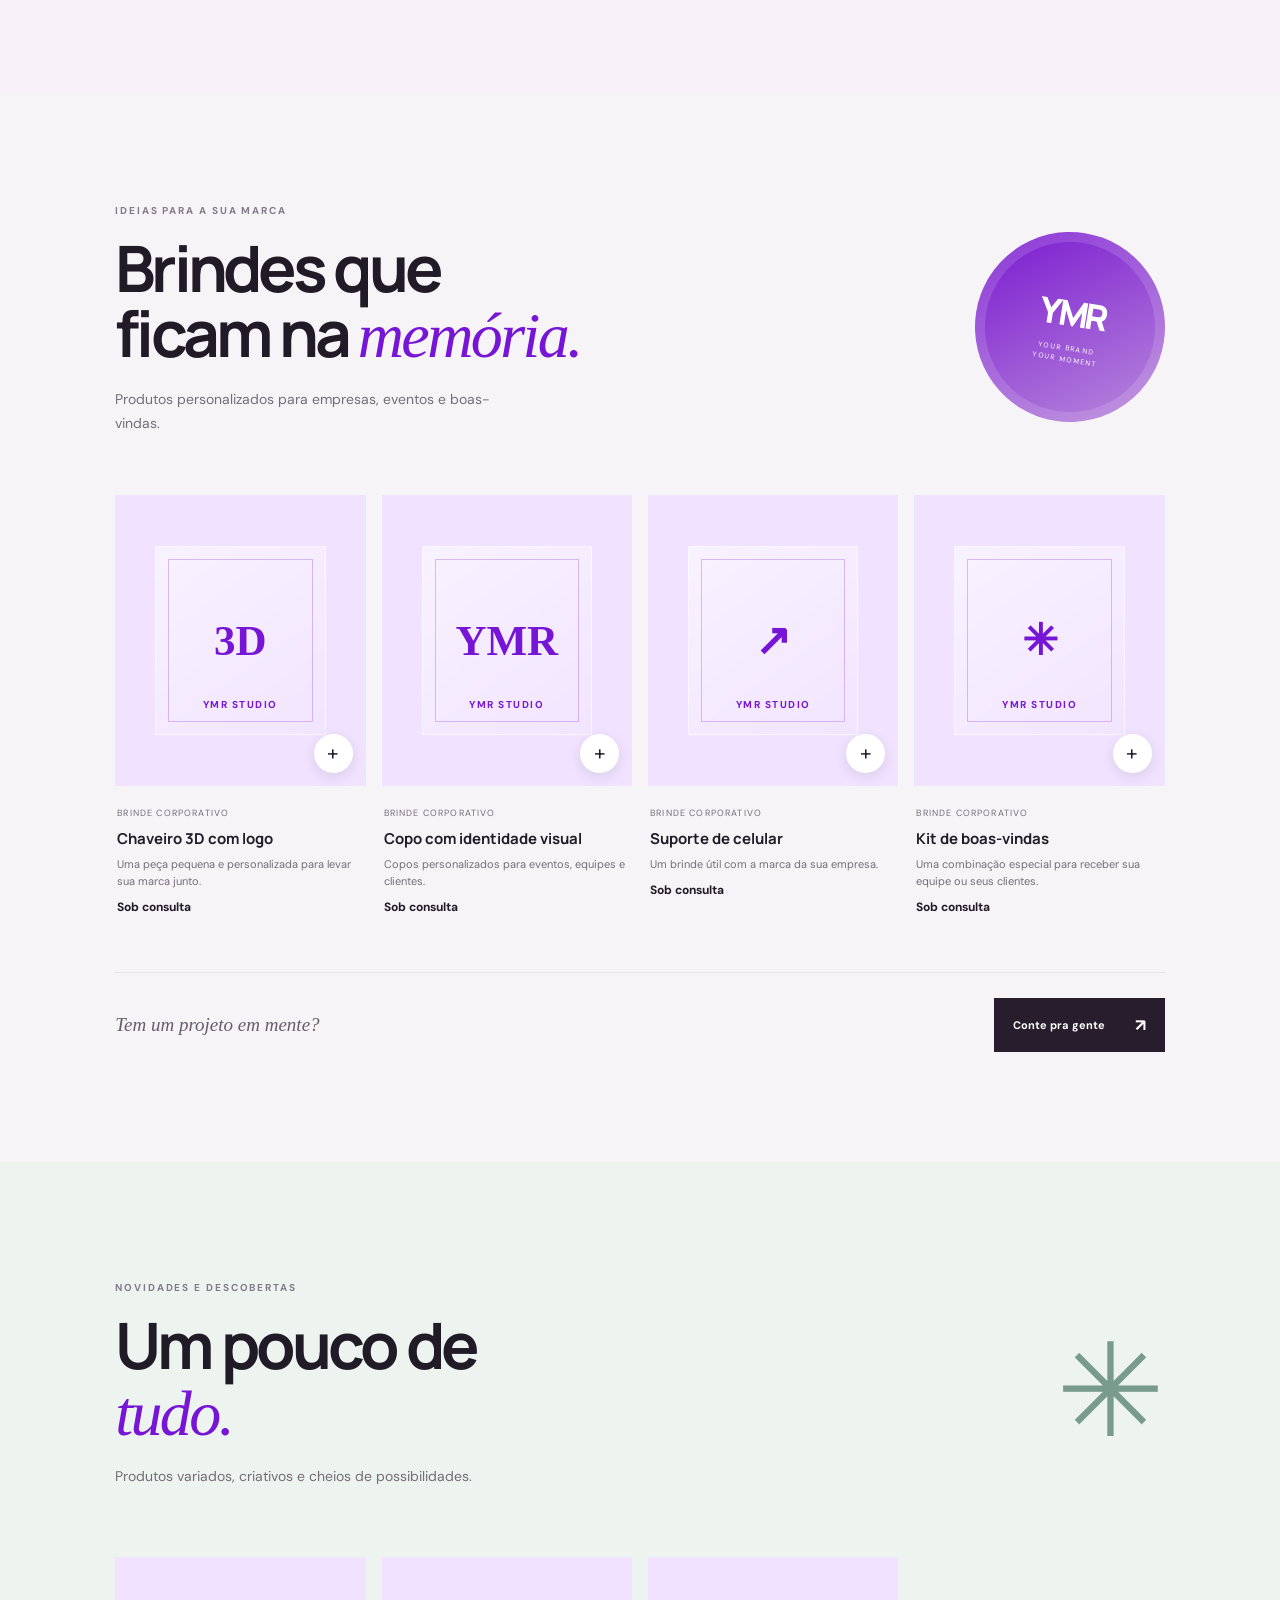
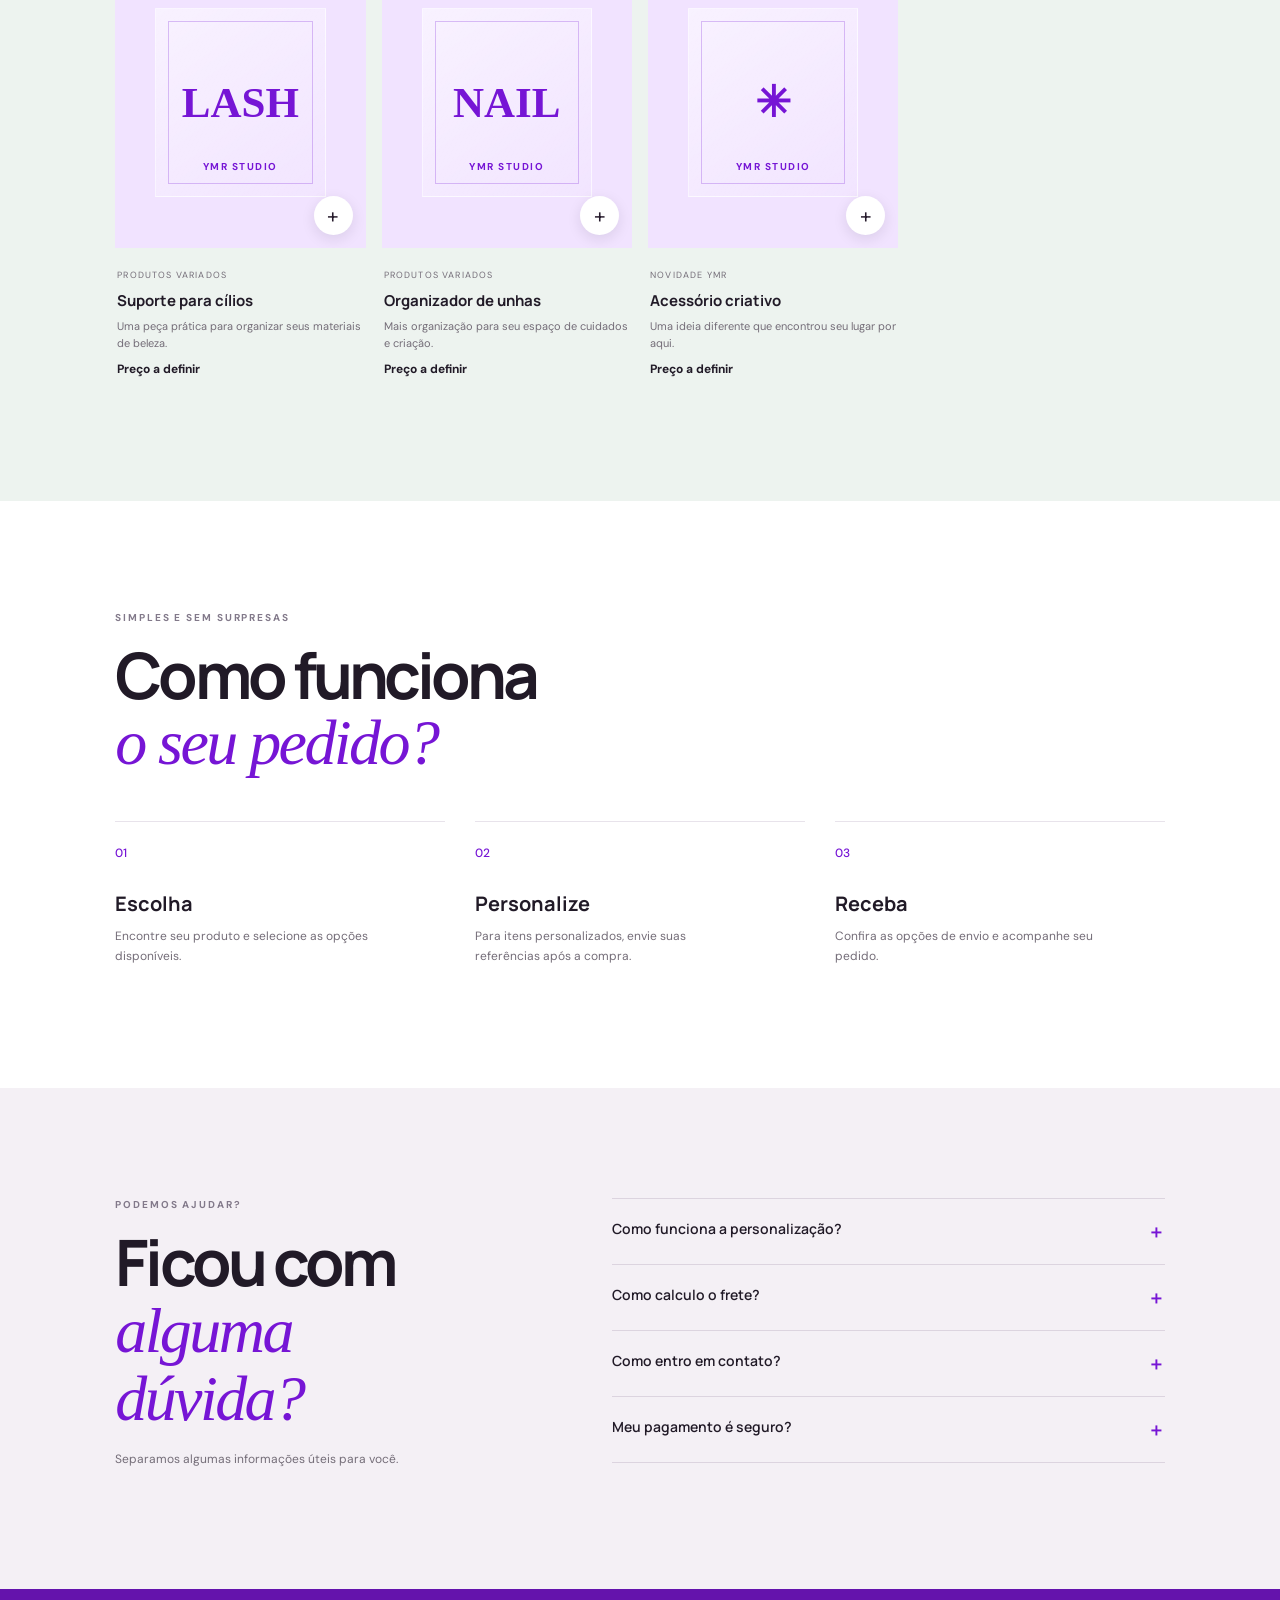
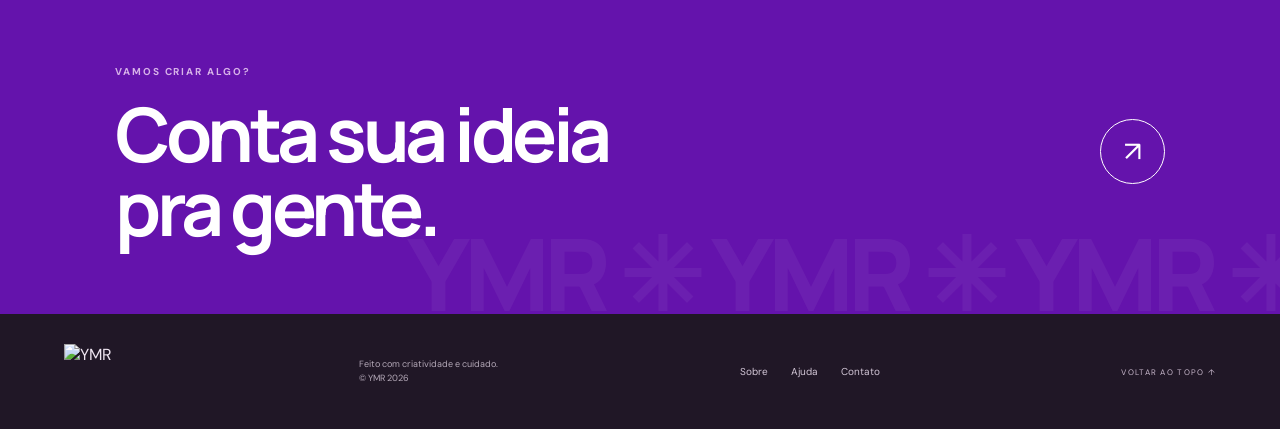
